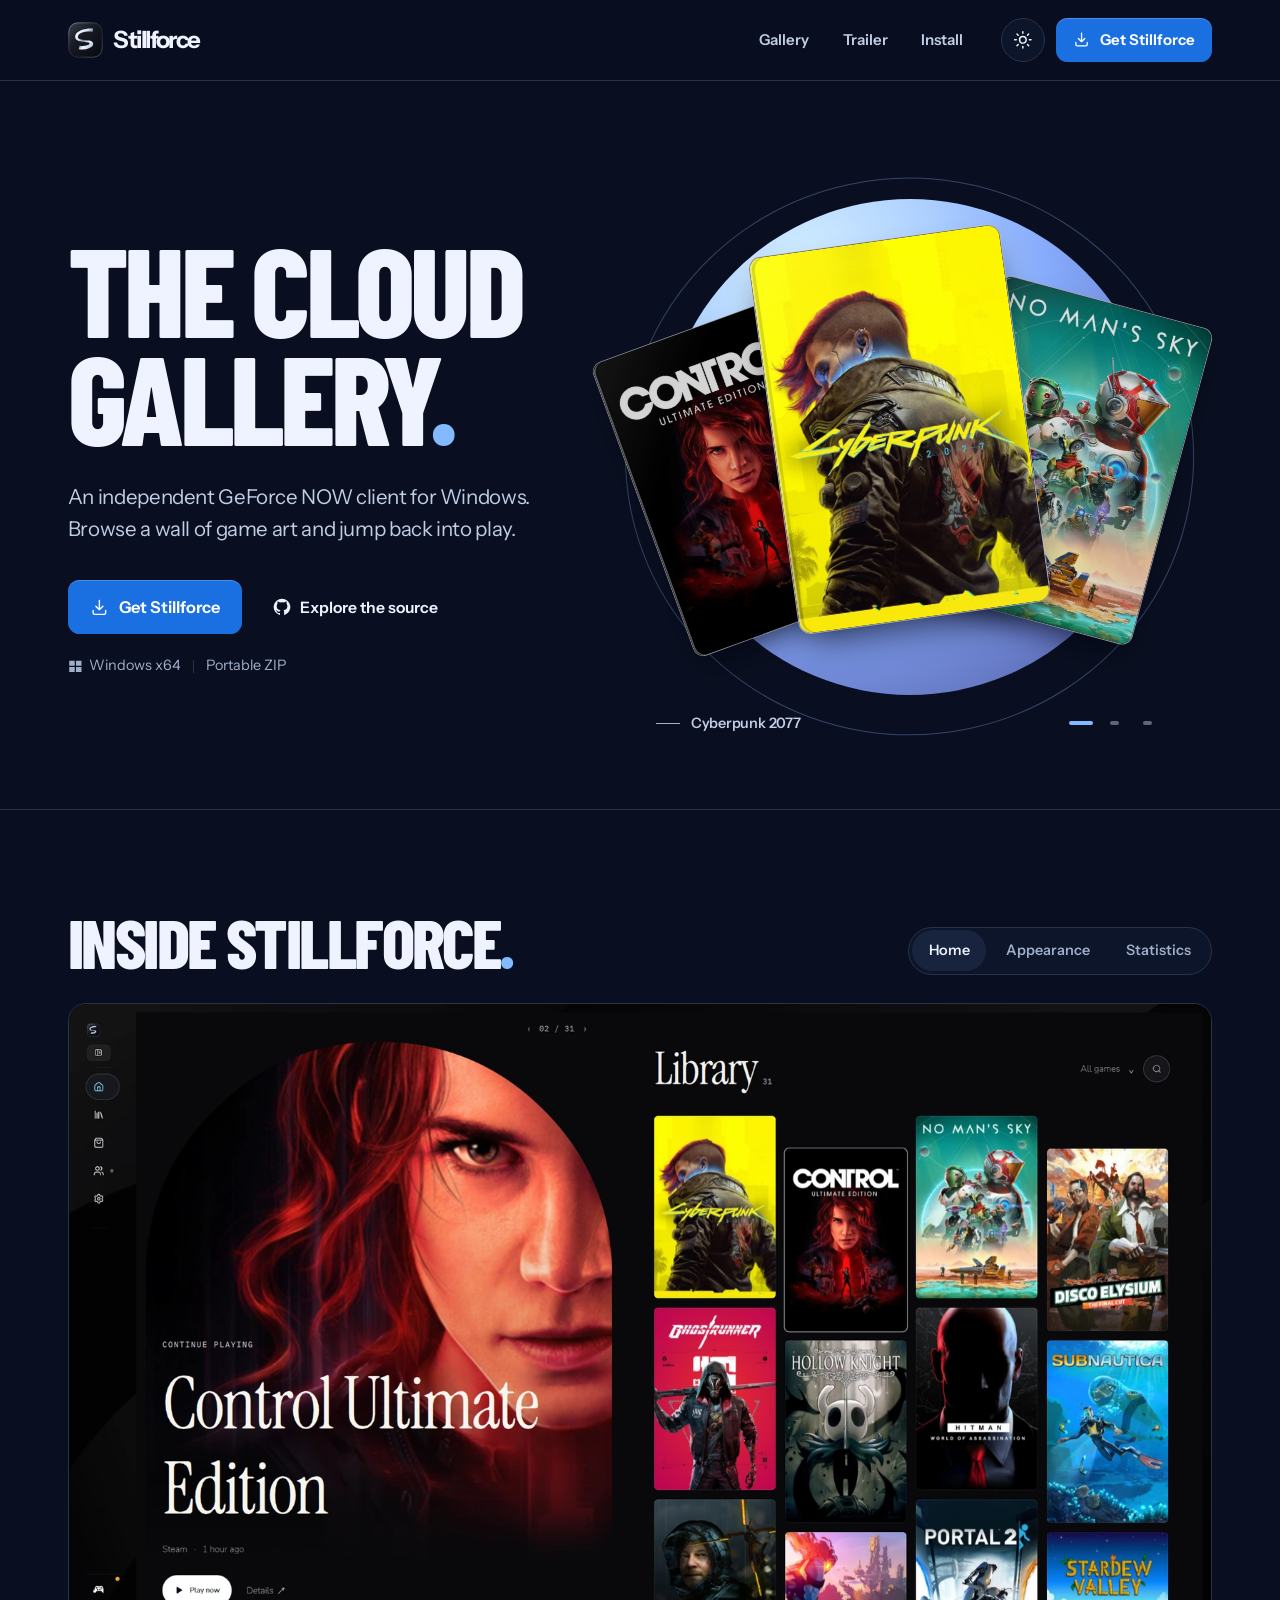
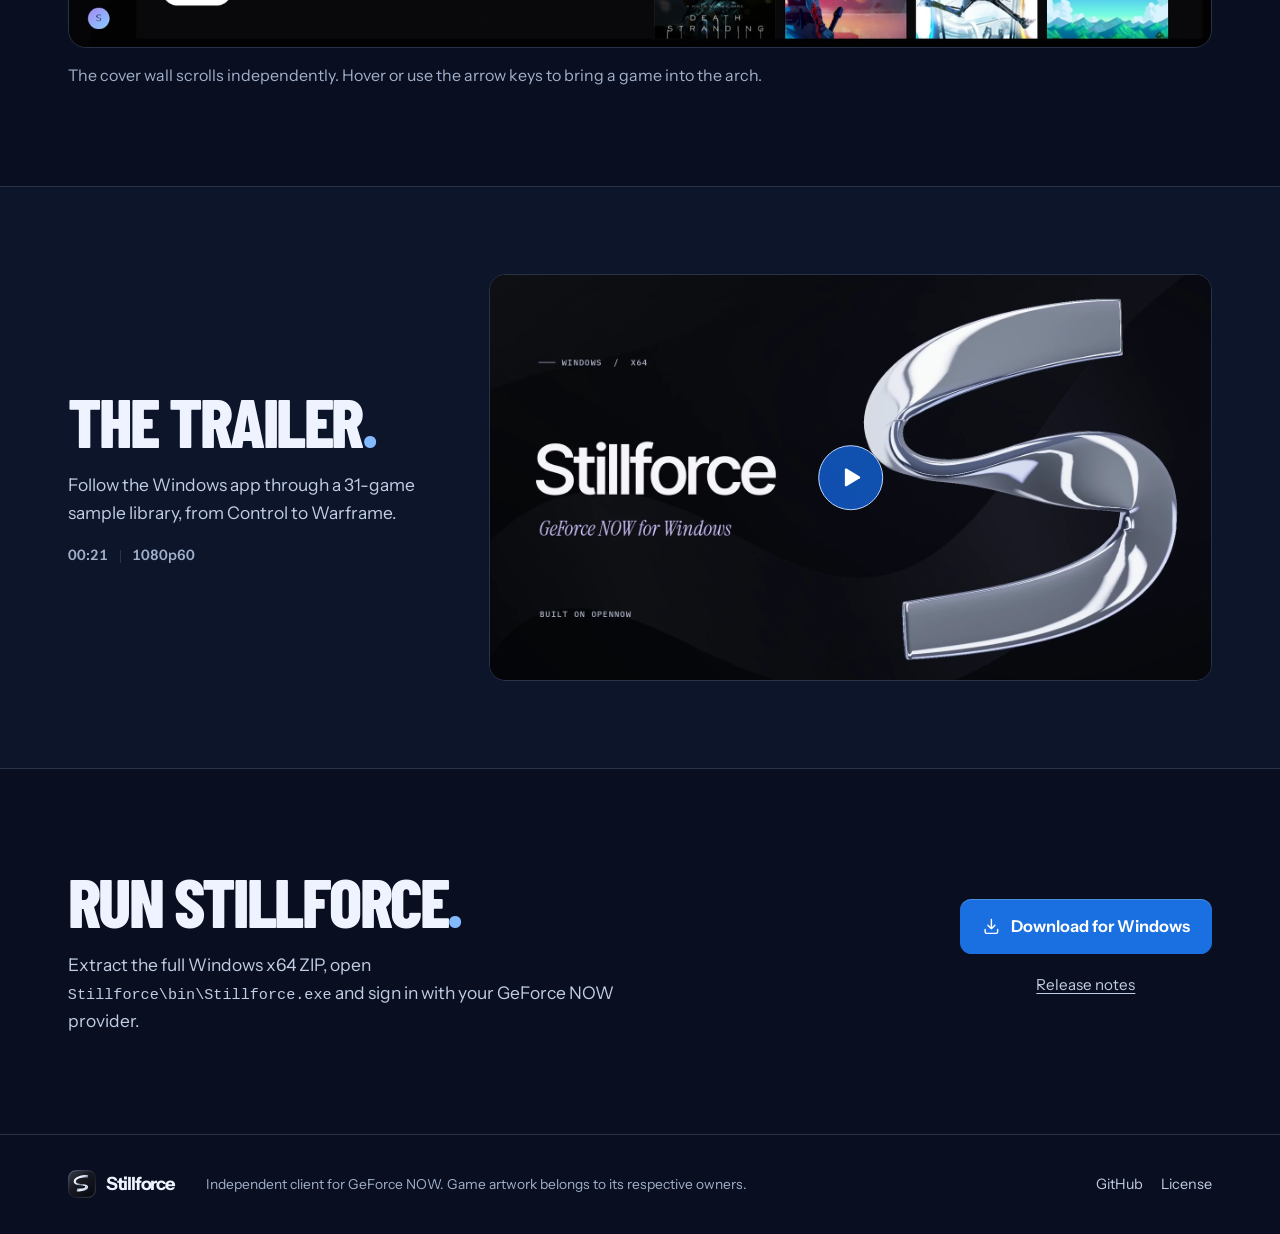
==== index.html @ f94a01c7 "Publish the Stillforce project site from 8986e42" ====
<!doctype html>
<html lang="en" data-theme="dark">
<head>
  <meta charset="utf-8">
  <meta name="viewport" content="width=device-width, initial-scale=1">
  <meta name="color-scheme" content="dark light">
  <meta name="theme-color" content="#090f20">
  <title>Stillforce — GeForce NOW for Windows</title>
  <meta name="description" content="Meet Stillforce, an independent GeForce NOW client for Windows. Explore the game gallery, watch the trailer and get the portable app.">
  <meta property="og:type" content="website">
  <meta property="og:title" content="Stillforce — The Cloud Gallery">
  <meta property="og:description" content="An independent GeForce NOW client for Windows. Browse the gallery, watch the trailer and download Stillforce.">
  <meta property="og:image" content="https://ll2rawll.github.io/StillForce/site/assets/stillforce-cover.jpg">
  <meta property="og:image:alt" content="The Stillforce mark and The Cloud Gallery headline beside three overlapping game covers.">
  <meta property="og:url" content="https://ll2rawll.github.io/StillForce/">
  <meta name="twitter:card" content="summary_large_image">
  <link rel="icon" href="site/assets/stillforce.svg" type="image/svg+xml">
  <link rel="preload" href="site/assets/fonts/barlow-condensed-800.woff2" as="font" type="font/woff2" crossorigin>
  <link rel="preload" href="site/assets/fonts/instrument-sans.woff2" as="font" type="font/woff2" crossorigin>
  <script>
    document.documentElement.classList.add('js')
    try {
      if (localStorage.getItem('stillforce-page-theme') === 'light') document.documentElement.dataset.theme = 'light'
    } catch {}
  </script>
  <link rel="stylesheet" href="site/stillforce.css">
  <script src="site/stillforce.js" defer></script>
</head>
<body>
  <svg class="symbols" xmlns="http://www.w3.org/2000/svg" aria-hidden="true">
    <symbol id="i-download" viewBox="0 0 24 24"><path d="M12 3v12m-4.5-4.5L12 15l4.5-4.5M4 16v3a2 2 0 0 0 2 2h12a2 2 0 0 0 2-2v-3"/></symbol>
    <symbol id="i-sun" viewBox="0 0 24 24"><circle cx="12" cy="12" r="4"/><path d="M12 2v2m0 16v2M2 12h2m16 0h2M4.9 4.9l1.4 1.4m11.4 11.4 1.4 1.4m0-14.2-1.4 1.4M6.3 17.7l-1.4 1.4"/></symbol>
    <symbol id="i-moon" viewBox="0 0 24 24"><path d="M20.9 14.2A9 9 0 0 1 9.8 3.1 9.1 9.1 0 1 0 20.9 14.2Z"/></symbol>
    <symbol id="i-menu" viewBox="0 0 24 24"><path d="M3 6h18M3 12h18M3 18h18"/></symbol>
    <symbol id="i-close" viewBox="0 0 24 24"><path d="m5 5 14 14M19 5 5 19"/></symbol>
    <symbol id="i-windows" viewBox="0 0 24 24"><path fill="currentColor" stroke="none" d="M2 3h9v8H2zm11 0h9v8h-9zM2 13h9v8H2zm11 0h9v8h-9z"/></symbol>
    <symbol id="i-github" viewBox="0 0 24 24"><path fill="currentColor" stroke="none" d="M12 .9a11.1 11.1 0 0 0-3.51 21.64c.55.1.76-.24.76-.54l-.02-2.06c-3.1.67-3.75-1.31-3.75-1.31-.5-1.27-1.23-1.6-1.23-1.6-1.01-.69.08-.68.08-.68 1.12.08 1.7 1.15 1.7 1.15 1 .7 2.43.5 3.2.24.11-.72.43-1.22.78-1.5-2.47-.28-5.06-1.23-5.06-5.47 0-1.21.43-2.2 1.14-2.98-.11-.28-.49-1.41.11-2.94 0 0 .94-.3 3.05 1.14a10.5 10.5 0 0 1 5.56 0c2.12-1.44 3.04-1.14 3.04-1.14.61 1.53.23 2.66.12 2.94.71.78 1.14 1.77 1.14 2.98 0 4.25-2.6 5.18-5.08 5.46.41.34.76 1.02.76 2.05l-.02 3.71c0 .3.2.64.77.53A11.1 11.1 0 0 0 12 .9Z"/></symbol>
    <symbol id="i-play" viewBox="0 0 24 24"><path fill="currentColor" stroke="none" d="M7 4.8c0-.8.8-1.2 1.5-.8l12 7.2c.6.4.6 1.2 0 1.6l-12 7.2c-.7.4-1.5 0-1.5-.8z"/></symbol>
  </svg>
  <a class="skip-link" href="#main">Skip to content</a>

  <header class="masthead">
    <div class="shell masthead-inner">
      <a class="brand" href="./" aria-label="Stillforce home"><img src="site/assets/stillforce.svg" alt="" width="37" height="37"><span>Stillforce</span></a>
      <nav class="nav" id="navigation" aria-label="Main navigation">
        <a href="#gallery">Gallery</a><a href="#trailer">Trailer</a><a href="#install">Install</a>
      </nav>
      <div class="masthead-actions">
        <button class="icon-button theme-button enhanced" id="theme-button" type="button" aria-label="Use light theme" title="Use light theme">
          <svg aria-hidden="true" focusable="false" class="icon sun"><use href="#i-sun"/></svg><svg aria-hidden="true" focusable="false" class="icon moon"><use href="#i-moon"/></svg>
        </button>
        <a class="button primary compact" href="https://github.com/ll2Rawll/StillForce/releases/latest/download/Stillforce-Windows-x64.zip"><svg aria-hidden="true" focusable="false" class="icon"><use href="#i-download"/></svg><span>Get Stillforce</span></a>
        <button class="icon-button menu-button enhanced" type="button" id="menu-button" aria-label="Open navigation" aria-controls="navigation" aria-expanded="false">
          <svg aria-hidden="true" focusable="false" class="icon bars"><use href="#i-menu"/></svg><svg aria-hidden="true" focusable="false" class="icon cross"><use href="#i-close"/></svg>
        </button>
      </div>
    </div>
  </header>

  <main id="main" tabindex="-1">
    <section class="hero" aria-labelledby="hero-heading">
      <div class="shell hero-layout">
        <div class="hero-copy">
          <h1 id="hero-heading" class="display">THE CLOUD<br>GALLERY<span class="period">.</span></h1>
          <p class="hero-intro">An independent GeForce NOW client for Windows. Browse a wall of game art and jump back into play.</p>
          <div class="hero-actions">
            <a class="button primary large" href="https://github.com/ll2Rawll/StillForce/releases/latest/download/Stillforce-Windows-x64.zip"><svg aria-hidden="true" focusable="false" class="icon"><use href="#i-download"/></svg>Get Stillforce</a>
            <a class="text-link" href="https://github.com/ll2Rawll/StillForce"><svg aria-hidden="true" focusable="false" class="icon"><use href="#i-github"/></svg>Explore the source</a>
          </div>
          <div class="hero-meta"><span><svg aria-hidden="true" focusable="false" class="icon"><use href="#i-windows"/></svg>Windows x64</span><i aria-hidden="true"></i><span>Portable ZIP</span></div>
        </div>

        <div class="showcase" aria-label="Featured game covers">
          <div class="deck">
            <div class="disc" aria-hidden="true"></div>
            <div class="orbit" aria-hidden="true"></div>
            <div class="case-bed">
              <button class="game-case" disabled data-game="0" data-slot="front" type="button" tabindex="-1" aria-label="Feature Cyberpunk 2077" aria-pressed="true">
                <img src="site/assets/cyberpunk.webp" alt="Cyberpunk 2077" width="600" height="900" fetchpriority="high">
              </button>
              <button class="game-case" disabled data-game="1" data-slot="left" type="button" tabindex="-1" aria-label="Feature Control Ultimate Edition" aria-pressed="false">
                <img src="site/assets/control.webp" alt="Control Ultimate Edition" width="600" height="900">
              </button>
              <button class="game-case" disabled data-game="2" data-slot="right" type="button" tabindex="-1" aria-label="Feature No Man’s Sky" aria-pressed="false">
                <img src="site/assets/no-mans-sky.webp" alt="No Man’s Sky" width="600" height="900">
              </button>
            </div>
          </div>
          <div class="deck-caption">
            <span class="selection-label"><span class="caption-rule" aria-hidden="true"></span><strong id="cover-name" aria-live="polite" aria-atomic="true">Cyberpunk 2077</strong></span>
            <div class="cover-switches enhanced" role="group" aria-label="Choose featured cover">
              <button type="button" data-choice="0" aria-label="Show Cyberpunk 2077" aria-pressed="true"></button>
              <button type="button" data-choice="1" aria-label="Show Control Ultimate Edition" aria-pressed="false"></button>
              <button type="button" data-choice="2" aria-label="Show No Man’s Sky" aria-pressed="false"></button>
            </div>
          </div>
        </div>
      </div>
    </section>

    <section class="shell section gallery" id="gallery" aria-labelledby="gallery-title">
      <div class="section-heading">
        <h2 class="display" id="gallery-title">INSIDE STILLFORCE<span class="period">.</span></h2>
        <div class="gallery-tabs" aria-label="App views">
          <a href="media/home.webp" data-panel="home" class="selected">Home</a>
          <a href="media/appearance.webp" data-panel="appearance">Appearance</a>
          <a href="media/statistics.webp" data-panel="statistics">Statistics</a>
        </div>
      </div>
      <figure class="app-view" id="view-home">
        <a class="screen" href="media/home.webp" aria-label="Open the full-size Home screenshot"><img src="media/home.webp" width="1600" height="900" alt="Control fills a tall arch beside the staggered library of covers in Stillforce Home." loading="lazy"></a>
        <figcaption>The cover wall scrolls independently. Hover or use the arrow keys to bring a game into the arch.</figcaption>
      </figure>
      <figure class="app-view" id="view-appearance" hidden>
        <a class="screen" href="media/appearance.webp" aria-label="Open the full-size Appearance screenshot"><img src="media/appearance.webp" width="1440" height="900" alt="Appearance settings show dark glass panels, interface scale and accent swatches." loading="lazy"></a>
        <figcaption>Choose a theme, accent and background. Turn on Reduce motion for immediate transitions.</figcaption>
      </figure>
      <figure class="app-view" id="view-statistics" hidden>
        <a class="screen" href="media/statistics.webp" aria-label="Open the full-size Statistics screenshot"><img src="media/statistics.webp" width="1440" height="900" alt="The F3 statistics overlay displays sample rig, frame rate, latency and packet loss readings." loading="lazy"></a>
        <figcaption>Press <kbd>F3</kbd> during a stream to see the reported rig, ping and packet loss. This view uses sample readings.</figcaption>
      </figure>
    </section>

    <section class="film-section" id="trailer" aria-labelledby="film-title">
      <div class="shell film-layout">
        <div class="film-copy">
          <h2 class="display" id="film-title">THE TRAILER<span class="period">.</span></h2>
          <p>Follow the Windows app through a 31-game sample library, from Control to Warframe.</p>
          <span class="film-spec">00:21 <i aria-hidden="true"></i> 1080p60</span>
        </div>
        <div class="film-player">
          <video id="trailer-player" controls playsinline preload="none" poster="media/trailer-poster.webp" width="1920" height="1080" aria-label="Stillforce trailer, 21 seconds">
            <source src="media/stillforce-trailer.mp4" type="video/mp4">
            <track kind="descriptions" src="site/trailer-description.vtt" srclang="en" label="English visual description">
            <a href="media/stillforce-trailer.mp4">Download the Stillforce trailer</a>
          </video>
          <button type="button" class="film-start enhanced" id="film-start" aria-label="Play the Stillforce trailer"><svg aria-hidden="true" focusable="false" class="icon"><use href="#i-play"/></svg></button>
        </div>
      </div>
    </section>

    <section class="shell section install" id="install" aria-labelledby="install-title">
      <div class="install-copy">
        <h2 class="display" id="install-title">RUN STILLFORCE<span class="period">.</span></h2>
        <p>Extract the full Windows x64 ZIP, open <code>Stillforce\bin\Stillforce.exe</code> and sign in with your GeForce NOW provider.</p>
      </div>
      <div class="install-actions">
        <a class="button primary large" href="https://github.com/ll2Rawll/StillForce/releases/latest/download/Stillforce-Windows-x64.zip"><svg aria-hidden="true" focusable="false" class="icon"><use href="#i-download"/></svg>Download for Windows</a>
        <a class="underlink" href="https://github.com/ll2Rawll/StillForce/releases/latest">Release notes</a>
      </div>
    </section>
  </main>
  <footer class="footer">
    <div class="shell foot-inner">
      <a class="brand" href="./" aria-label="Stillforce home"><img src="site/assets/stillforce.svg" alt="" width="30" height="30"><span>Stillforce</span></a>
      <p>Independent client for GeForce NOW. Game artwork belongs to its respective owners.</p>
      <div class="footer-links"><a href="https://github.com/ll2Rawll/StillForce">GitHub</a><a href="https://github.com/ll2Rawll/StillForce/blob/main/LICENSE">License</a></div>
    </div>
  </footer>
</body>
</html>
---- site/stillforce.css ----
@font-face {
  font-family: Barlow Condensed;
  src: url("assets/fonts/barlow-condensed-800.woff2") format("woff2");
  font-style: normal;
  font-weight: 800;
  font-display: swap;
}
@font-face {
  font-family: Instrument Sans;
  src: url("assets/fonts/instrument-sans.woff2") format("woff2");
  font-style: normal;
  font-weight: 400 700;
  font-display: swap;
}
:root {
  color-scheme: dark;
  --page: #090f20;
  --surface: #0d152a;
  --raised: #18243e;
  --text: #eef3ff;
  --body: #c1cde4;
  --muted: #a0afca;
  --rule: #28334a;
  --blue: #1a70e0;
  --blue-hover: #1766d3;
  --blue-ink: #83b9ff;
  --focus: #a6ceff;
  --header: rgba(9, 15, 32, .93);
  --side: clamp(1.25rem, 5.3vw, 5.75rem);
  --ease: cubic-bezier(.2, .78, .2, 1);
  --navigation-height: 5rem;
}
:root[data-theme="light"] {
  color-scheme: light;
  --page: #eef4fd;
  --surface: #e2ebf8;
  --raised: #dce7f6;
  --text: #101a32;
  --body: #34435d;
  --muted: #4c5a73;
  --rule: #c3cfe0;
  --blue: #135ecb;
  --blue-hover: #114fa9;
  --blue-ink: #145cb7;
  --focus: #165fc0;
  --header: rgba(238, 244, 253, .95);
}
* { box-sizing: border-box; }
html { scroll-behavior: smooth; scroll-padding-top: calc(var(--navigation-height) + 1rem); }
body { margin: 0; background: var(--page); color: var(--text); font: 400 1rem/1.5 "Instrument Sans", "Segoe UI", sans-serif; -webkit-font-smoothing: antialiased; }
body, h1, h2, p, figure { margin: 0; }
a { color: inherit; text-decoration: none; }
button { color: inherit; font: inherit; }
a, button { -webkit-tap-highlight-color: transparent; }
button { cursor: pointer; }
img, video { display: block; max-width: 100%; }
[hidden] { display: none !important; }
:focus-visible { outline: 3px solid var(--focus); outline-offset: 5px; }
::selection { color: white; background: #235db3; }
.symbols { position: absolute; width: 0; height: 0; overflow: hidden; pointer-events: none; }
.icon { width: 1.15em; height: 1.15em; flex: none; fill: none; stroke: currentColor; stroke-width: 1.8; stroke-linecap: round; stroke-linejoin: round; }
.shell { width: min(calc(100% - 2 * var(--side)), 83rem); margin-inline: auto; }
.enhanced { display: none !important; }
.js .enhanced { display: inline-flex !important; }
.skip-link { position: fixed; left: 1rem; top: -5rem; z-index: 50; padding: .7rem 1rem; border-radius: .5rem; background: var(--text); color: var(--page); }
.skip-link:focus { top: .75rem; }
.masthead { position: sticky; top: 0; z-index: 20; background: var(--header); border-bottom: 1px solid var(--rule); -webkit-backdrop-filter: blur(15px); backdrop-filter: blur(15px); }
.masthead-inner, .brand, .nav, .masthead-actions, .button, .text-link, .hero-actions, .hero-meta, .hero-meta span, .gallery-tabs, .film-spec, .footer-links, .install-actions, .selection-label, .cover-switches { display: flex; align-items: center; }
.masthead-inner { min-height: var(--navigation-height); gap: clamp(1.25rem, 3vw, 3.5rem); }
.brand { width: max-content; flex: none; gap: .62rem; font-size: 1.49rem; font-weight: 700; letter-spacing: -.065em; line-height: 1; }
.brand img { width: 2.22rem; height: 2.22rem; }
.nav { margin-inline-start: auto; gap: clamp(1.3rem, 2.6vw, 2.8rem); font-size: .94rem; font-weight: 600; }
.nav a, .footer-links a { color: var(--body); padding-block: .63rem; }
.nav a:hover, .footer-links a:hover, .underlink:hover, .text-link:hover { color: var(--blue-ink); }
.masthead-actions { gap: .7rem; }
.icon-button { width: 2.75rem; height: 2.75rem; padding: 0; align-items: center; justify-content: center; border: 1px solid var(--rule); border-radius: 50%; background: var(--surface); }
.icon-button:hover { background: var(--raised); }
.icon-button .icon { width: 1.23rem; height: 1.23rem; }
.moon, :root[data-theme="light"] .sun, .cross, .menu-button[aria-expanded="true"] .bars { display: none; }
:root[data-theme="light"] .moon, .menu-button[aria-expanded="true"] .cross { display: block; }
.js .menu-button { display: none !important; }
.button { justify-content: center; width: max-content; max-width: 100%; gap: .63rem; border: 0; border-radius: .72rem; font-weight: 650; white-space: nowrap; line-height: 1.12; }
.primary { color: #fff; background: var(--blue); box-shadow: inset 0 1px rgba(255, 255, 255, .2); transition: background-color .15s, transform .18s var(--ease); }
.primary:hover { background-color: var(--blue-hover); transform: translateY(-2px); }
.primary:active { transform: translateY(0); }
.compact { min-height: 2.75rem; font-size: .93rem; padding: .62rem 1.05rem; }
.large { min-height: 3.4rem; padding: .9rem 1.4rem; font-size: 1.02rem; }
.hero { overflow: clip; border-bottom: 1px solid var(--rule); }
.hero-layout { display: grid; grid-template-columns: minmax(0, .92fr) minmax(0, 1.08fr); align-items: center; gap: 1.5rem; padding-block: clamp(3.8rem, 6.7vw, 6.7rem) clamp(3.2rem, 5vw, 5.3rem); }
.hero-copy { position: relative; z-index: 2; }
.display { font-family: "Barlow Condensed", Impact, "Arial Narrow", sans-serif; font-weight: 800; letter-spacing: -.037em; line-height: .86; }
h1.display { font-size: clamp(6.45rem, 9.8vw, 9.5rem); }
.period { color: var(--blue-ink); }
.hero-intro { max-width: 25em; margin-block-start: 1.9rem; color: var(--body); font-size: clamp(1.13rem, 1.6vw, 1.4rem); line-height: 1.55; letter-spacing: -.018em; }
.hero-actions { flex-wrap: wrap; gap: .5rem clamp(1.15rem, 2.4vw, 2.3rem); margin-block-start: 2.2rem; }
.text-link { gap: .54rem; min-height: 2.75rem; font-size: .98rem; font-weight: 620; }
.hero-meta, .film-spec { gap: .73rem; color: var(--muted); font-size: .9rem; }
.hero-meta { margin-block-start: 1.3rem; }
.hero-meta span { gap: .43rem; }
.hero-meta .icon { width: .92rem; height: .92rem; }
.hero-meta i, .film-spec i { height: .9em; width: 1px; display: inline-block; background: var(--rule); }
.showcase { position: relative; min-width: 0; }
.deck { position: relative; width: 100%; aspect-ratio: 1.14; isolation: isolate; }
.disc { position: absolute; left: 9%; top: 6%; width: 82%; aspect-ratio: 1; border-radius: 50%; background: radial-gradient(ellipse at 29% 15%, #d3eeff 0, #accfff 27%, #86aafb 49%, #687cc8 76%, #494e88 100%); }
.orbit { position: absolute; left: 3%; top: 1%; width: 94%; aspect-ratio: 1; border-radius: 50%; border: 1px solid rgba(142, 180, 246, .32); transform: scaleY(.98) rotate(-12deg); }
:root[data-theme="light"] .orbit { border-color: rgba(60, 100, 166, .29); }
.case-bed { position: absolute; inset: 0; }
.game-case { position: absolute; display: block; top: 48%; left: 50%; width: 42%; padding: 0; aspect-ratio: 2 / 3; overflow: hidden; border: 1px solid rgba(246, 249, 255, .63); border-radius: clamp(.45rem, 1vw, .85rem); background: #131723; box-shadow: 0 18px 34px -12px rgba(0, 5, 18, .68); transform-origin: 50% 70%; transform: translate(var(--left), var(--top)) rotate(var(--angle)) scale(var(--scale)); transition: transform .55s var(--ease), filter .36s var(--ease); }
.game-case:disabled { cursor: default; }
.game-case img { width: 100%; height: 100%; object-fit: cover; }
.game-case::after { content: ""; position: absolute; inset: 0; border-radius: inherit; pointer-events: none; box-shadow: inset 2px 0 0 rgba(255,255,255,.4), inset 5px 0 0 rgba(0,0,0,.14); background: linear-gradient(128deg, rgba(255,255,255,.1), transparent 29%, transparent 75%, rgba(180,194,242,.06)); }
.game-case[data-slot="front"] { --left: -50%; --top: -48%; --angle: -8deg; --scale: 1; z-index: 3; }
.game-case[data-slot="left"] { --left: -108%; --top: -40%; --angle: -20deg; --scale: .82; z-index: 1; filter: brightness(.83); }
.game-case[data-slot="right"] { --left: 5%; --top: -43%; --angle: 15deg; --scale: .86; z-index: 2; filter: brightness(.88); }
.game-case[data-slot="left"]:hover, .game-case[data-slot="right"]:hover { filter: brightness(1); }
.deck-caption { display: flex; align-items: center; justify-content: space-between; gap: 1rem; width: 84%; margin: .25rem auto 0; min-height: 2.75rem; }
.selection-label { gap: .65rem; color: var(--body); }
.selection-label strong { font-weight: 570; font-size: .9rem; letter-spacing: -.015em; }
.caption-rule { width: 1.55rem; height: 1px; background: var(--muted); }
.cover-switches { gap: .08rem; }
.cover-switches button { position: relative; width: 2rem; min-height: 2.75rem; border: 0; padding: 0; background: transparent; }
.cover-switches button::after { content: ""; display: block; height: 4px; border-radius: 4px; margin: auto; width: .55rem; background: var(--muted); opacity: .55; transition: width .22s, opacity .22s; }
.cover-switches button[aria-pressed="true"]::after { width: 1.5rem; opacity: 1; background: var(--blue-ink); }
.section { padding-block: clamp(3.7rem, 7.7vw, 7.3rem); }
.section-heading { display: flex; justify-content: space-between; align-items: flex-end; flex-wrap: wrap; gap: 1.3rem 2rem; margin-block-end: 1.8rem; }
h2.display { font-size: clamp(2.85rem, 5.4vw, 5.5rem); line-height: .95; }
.gallery-tabs { gap: .18rem; padding: .18rem; border: 1px solid var(--rule); border-radius: 2rem; background: var(--surface); }
.gallery-tabs a { display: grid; place-items: center; border-radius: 2rem; min-height: 2.52rem; padding: .48rem 1.05rem; font-size: .9rem; color: var(--muted); font-weight: 570; }
.gallery-tabs a.selected { background: var(--raised); color: var(--text); }
.gallery-tabs a:hover { color: var(--text); }
.screen { display: block; overflow: hidden; border: 1px solid var(--rule); border-radius: clamp(.7rem, 1.4vw, 1.4rem); background: #09090c; }
.screen img { width: 100%; height: auto; aspect-ratio: 16/9; object-fit: contain; }
.app-view figcaption { max-width: 56rem; color: var(--muted); font-size: 1rem; margin-top: .95rem; }
kbd, code { font-family: ui-monospace, "Cascadia Mono", Consolas, monospace; font-size: .87em; }
kbd { padding: .04em .35em; border: 1px solid var(--rule); border-radius: .25em; color: var(--text); }
.film-section { background: var(--surface); border-block: 1px solid var(--rule); }
.film-layout { display: grid; grid-template-columns: minmax(0, .66fr) minmax(0, 1.34fr); align-items: center; gap: clamp(2.5rem, 5.1vw, 5rem); padding-block: clamp(3rem, 6.8vw, 6.8rem); }
.film-copy p, .install-copy p { margin-top: 1.1rem; max-width: 42ch; font-size: 1.09rem; color: var(--body); line-height: 1.6; }
.film-spec { margin-top: 1.15rem; font-variant-numeric: tabular-nums; font-weight: 570; }
.film-player { position: relative; background: #09090c; border: 1px solid var(--rule); border-radius: 1rem; overflow: hidden; }
.film-player video { width: 100%; aspect-ratio: 16/9; height: auto; }
.film-start { position: absolute; z-index: 1; top: 50%; left: 50%; transform: translate(-50%, -50%); width: 4.1rem; height: 4.1rem; align-items: center; justify-content: center; padding: 0; border: 1px solid #bad4ff; border-radius: 50%; color: #fff; background: #125ccbd9; transition: background .2s; }
.film-start:hover { background: #155fcf; }
.film-start .icon { width: 1.65rem; height: 1.65rem; }
.js .film-start[hidden] { display: none !important; }
.install { display: flex; align-items: center; justify-content: space-between; gap: 2rem; }
.install-copy p { max-width: 46ch; overflow-wrap: anywhere; }
.install-actions { flex-direction: column; gap: .8rem; }
.underlink { color: var(--body); text-decoration: underline; text-underline-offset: .23em; font-size: .95rem; padding: .45rem; }
.footer { border-top: 1px solid var(--rule); }
.foot-inner { display: flex; align-items: center; flex-wrap: wrap; gap: .85rem 2rem; padding-block: 1.8rem; }
.foot-inner .brand { font-size: 1.14rem; }
.foot-inner .brand img { width: 1.75rem; height: 1.75rem; }
.foot-inner p { font-size: .86rem; color: var(--muted); flex: 1 1 18rem; }
.footer-links { gap: 1.15rem; font-size: .9rem; }
@media (max-width: 64rem) {
  .hero-layout { gap: .4rem; }
  h1.display { font-size: clamp(5.4rem, 10vw, 7rem); }
  .hero-intro { font-size: 1.14rem; }
  .hero-actions { gap: .35rem .9rem; }
}
@media (max-width: 47.99rem) {
  :root { --navigation-height: 4.25rem; --side: clamp(1.15rem, 5.4vw, 2rem); }
  .masthead-inner { gap: .65rem; }
  .masthead-actions { margin-left: auto; gap: .4rem; }
  .brand { font-size: 1.32rem; gap: .44rem; }
  .brand img { width: 1.98rem; height: 1.98rem; }
  .icon-button { width: 2.6rem; height: 2.75rem; }
  .theme-button { border-color: transparent; background: var(--raised); }
  .js .menu-button { display: inline-flex !important; color: var(--text); background: transparent; border-color: transparent; }
  .menu-button .icon { width: 1.55rem; height: 1.55rem; }
  .compact { font-size: .91rem; padding: .64rem .83rem; }
  .nav { display: none; }
  html:not(.js) .masthead-inner { flex-wrap: wrap; padding-block: .55rem; }
  html:not(.js) .nav { display: flex; order: 1; flex-basis: 100%; gap: 1rem; }
  .nav[data-open="true"] { display: grid; position: absolute; top: 100%; left: 0; right: 0; margin: 0; padding: .5rem var(--side) 1rem; gap: .1rem; background: var(--page); border-bottom: 1px solid var(--rule); box-shadow: 0 1rem 1.5rem -1.1rem #0008; }
  .nav a { display: block; padding: .79rem .35rem; min-height: 2.75rem; }
  .hero-layout { grid-template-columns: 1fr; padding-block: clamp(3rem, 9vw, 4.2rem) 2.45rem; gap: 2.4rem; }
  h1.display { font-size: clamp(4.35rem, 16.8vw, 7.5rem); }
  .hero-intro { margin-top: 1.4rem; font-size: clamp(1.08rem, 3.8vw, 1.28rem); max-width: 32ch; }
  .hero-actions { margin-top: 1.65rem; gap: .45rem 1.2rem; }
  .hero-meta { margin-top: 1.05rem; }
  .showcase { width: min(100%, 32rem); justify-self: center; }
  .deck-caption { width: 89%; }
  .section-heading { align-items: flex-start; flex-direction: column; margin-bottom: 1.1rem; }
  .film-layout { grid-template-columns: 1fr; gap: 1.25rem; }
  .install { align-items: flex-start; flex-direction: column; }
  .install-actions { flex-direction: row; flex-wrap: wrap; gap: .6rem .75rem; }
  .foot-inner { align-items: flex-start; }
  .foot-inner p { order: 1; flex-basis: 100%; }
  .footer-links { margin-left: auto; }
}
@media (max-width: 23.5rem) {
  .masthead-inner { gap: .26rem; }
  .masthead-actions { gap: .15rem; }
  .brand { font-size: 1.18rem; gap: .33rem; }
  .brand img { width: 1.75rem; height: 1.75rem; }
  .icon-button { width: 2.26rem; }
  .compact { padding-inline: .68rem; font-size: .86rem; }
  .hero-actions { gap: .25rem .78rem; }
  .large { padding-inline: 1.02rem; }
  .text-link { font-size: .91rem; }
  .gallery-tabs a { padding-inline: .84rem; }
}
@media (max-width: 22.5rem) {
  .compact .icon { display: none; }
}
@media (prefers-reduced-motion: reduce) {
  html { scroll-behavior: auto; }
  *, *::before, *::after { animation-duration: .001ms !important; transition-duration: .001ms !important; }
}
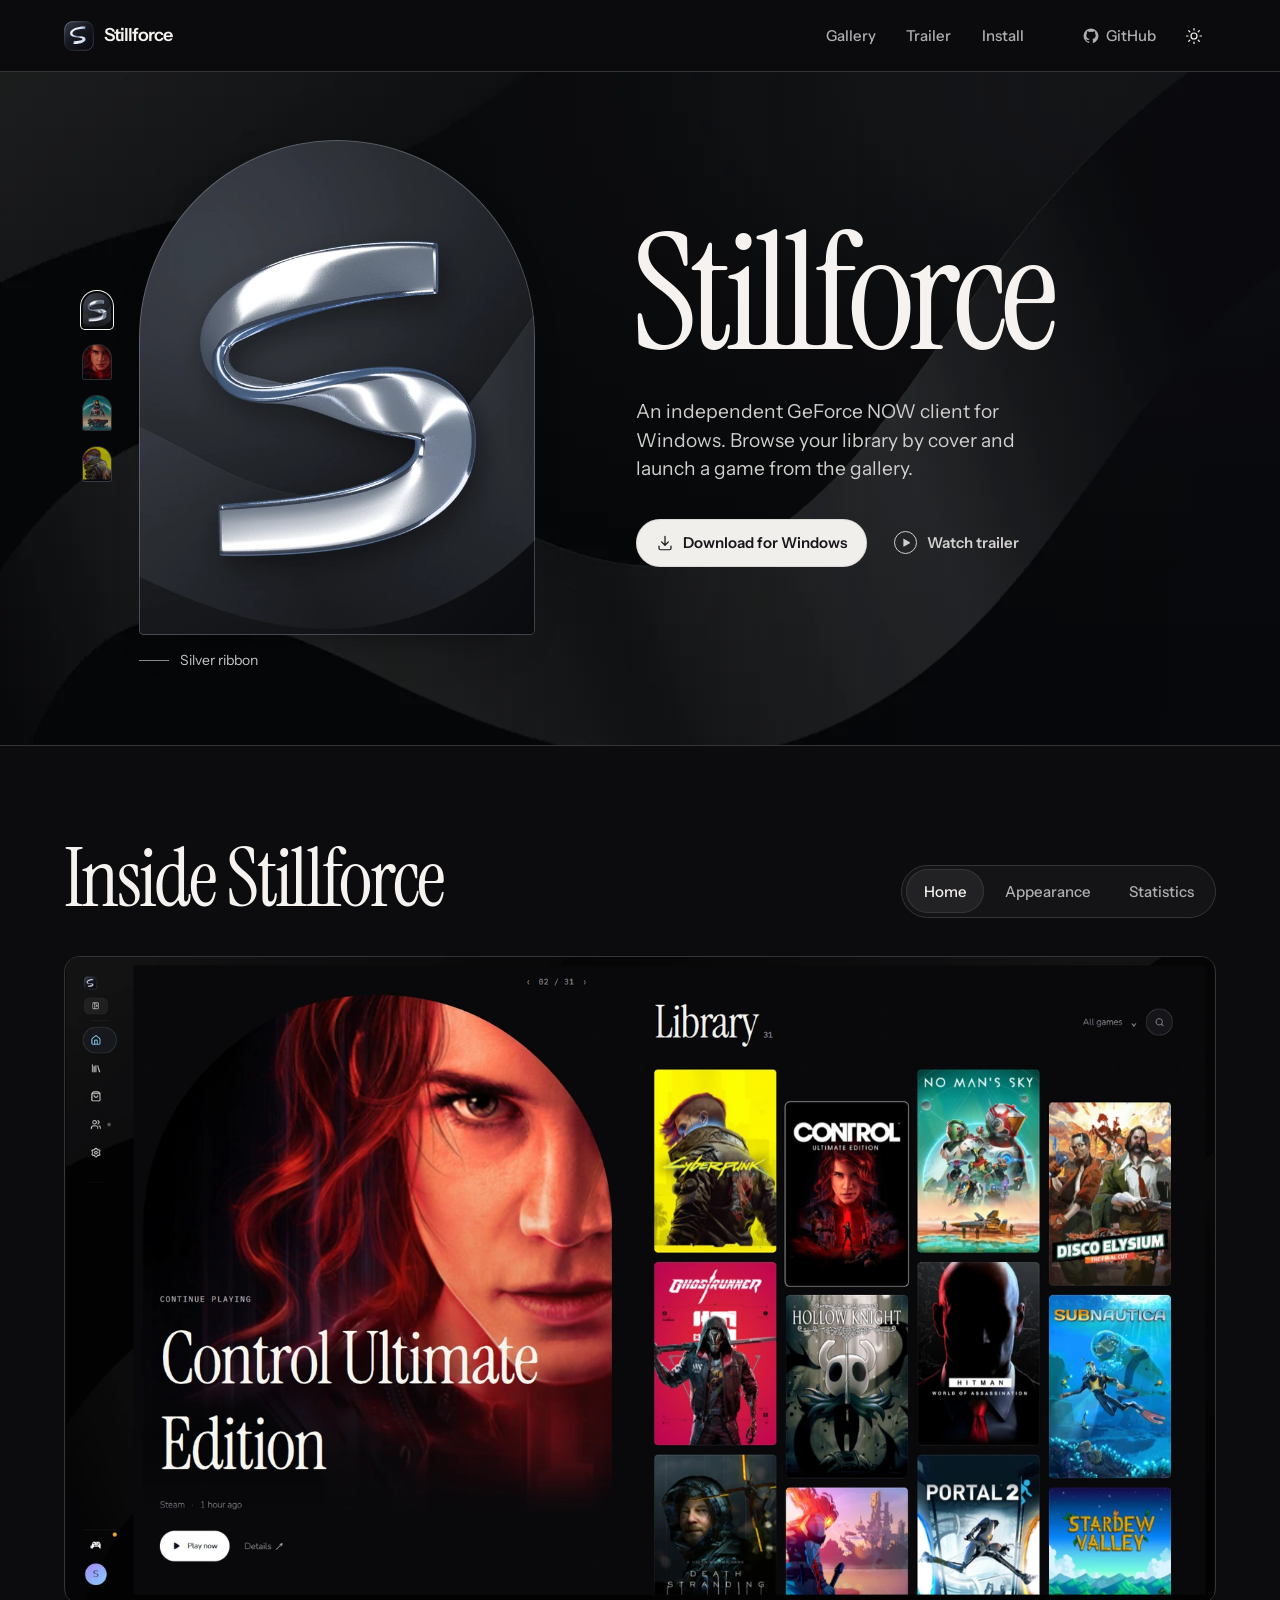
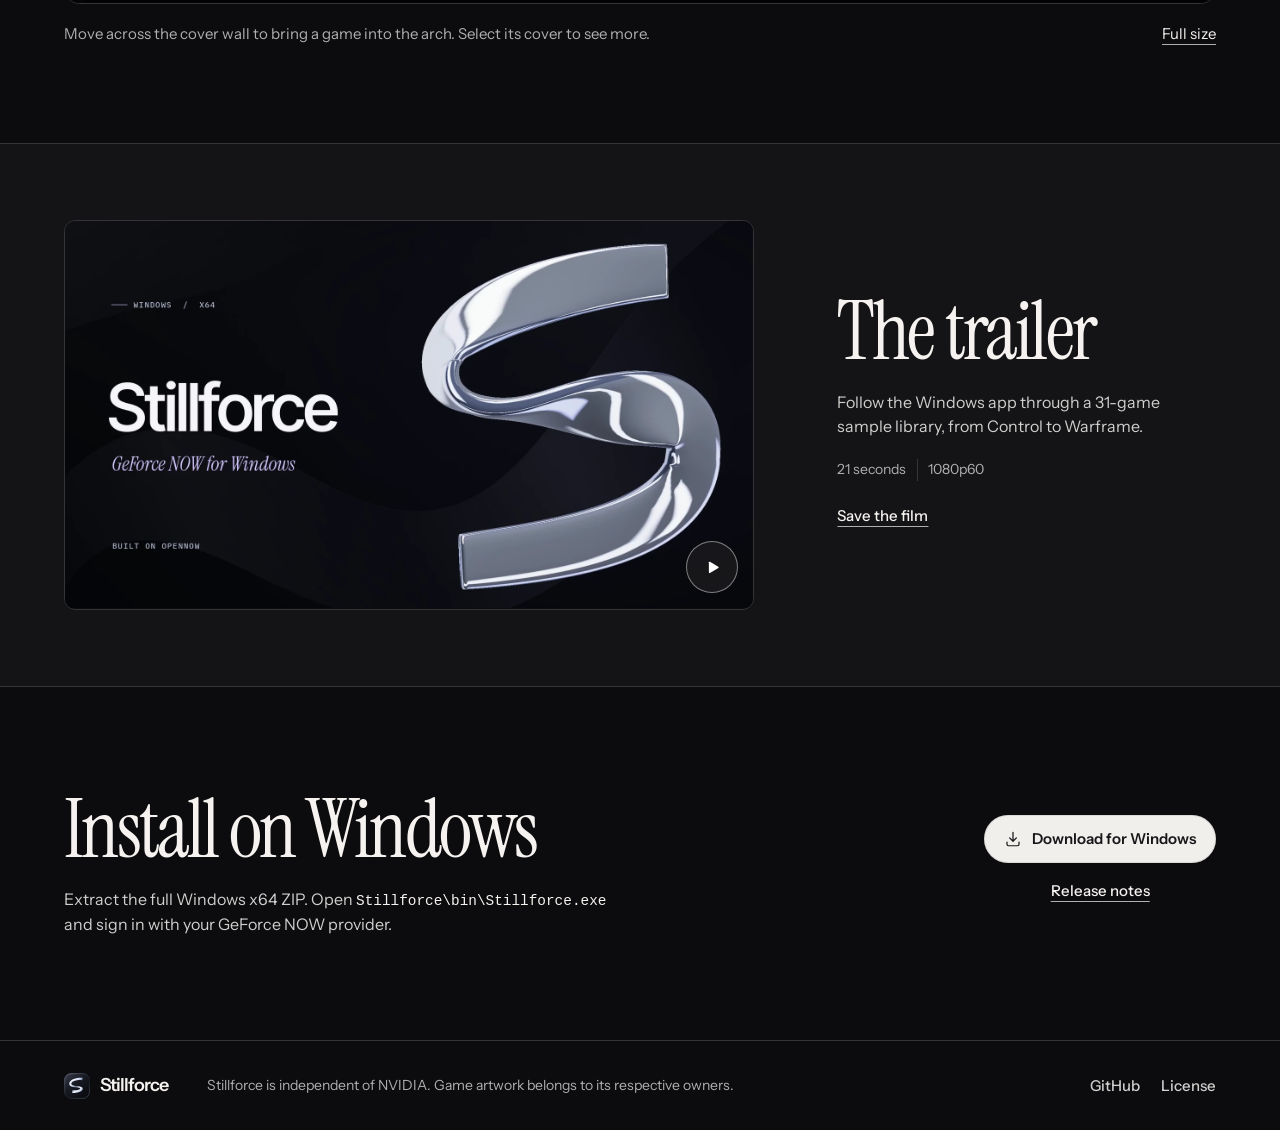
==== commit c5e047d8: "Publish Stillforce site from 5b06f145dc9214bfe6286247bdddbc33ae332a58" ====
--- a/index.html
+++ b/index.html
@@ -4,27 +4,29 @@
   <meta charset="utf-8">
   <meta name="viewport" content="width=device-width, initial-scale=1">
   <meta name="color-scheme" content="dark light">
-  <meta name="theme-color" content="#090f20">
+  <meta name="theme-color" content="#0b0b0d">
   <title>Stillforce — GeForce NOW for Windows</title>
-  <meta name="description" content="Meet Stillforce, an independent GeForce NOW client for Windows. Explore the game gallery, watch the trailer and get the portable app.">
+  <meta name="description" content="Explore Stillforce’s game gallery, watch the 21-second trailer and download the independent GeForce NOW client for Windows.">
   <meta property="og:type" content="website">
-  <meta property="og:title" content="Stillforce — The Cloud Gallery">
-  <meta property="og:description" content="An independent GeForce NOW client for Windows. Browse the gallery, watch the trailer and download Stillforce.">
-  <meta property="og:image" content="https://ll2rawll.github.io/StillForce/site/assets/stillforce-cover.jpg">
-  <meta property="og:image:alt" content="The Stillforce mark and The Cloud Gallery headline beside three overlapping game covers.">
+  <meta property="og:title" content="Stillforce — GeForce NOW for Windows">
+  <meta property="og:description" content="Explore the arched game gallery and get Stillforce for Windows.">
   <meta property="og:url" content="https://ll2rawll.github.io/StillForce/">
+  <meta property="og:image" content="https://ll2rawll.github.io/StillForce/site/assets/stillforce-satin.jpg">
+  <meta property="og:image:width" content="1280">
+  <meta property="og:image:height" content="672">
+  <meta property="og:image:alt" content="Stillforce’s silver ribbon inside an arched window over black satin. GeForce NOW for Windows.">
   <meta name="twitter:card" content="summary_large_image">
+  <link rel="canonical" href="https://ll2rawll.github.io/StillForce/">
   <link rel="icon" href="site/assets/stillforce.svg" type="image/svg+xml">
-  <link rel="preload" href="site/assets/fonts/barlow-condensed-800.woff2" as="font" type="font/woff2" crossorigin>
+  <link rel="preload" href="site/assets/fonts/instrument-serif.woff2" as="font" type="font/woff2" crossorigin>
   <link rel="preload" href="site/assets/fonts/instrument-sans.woff2" as="font" type="font/woff2" crossorigin>
   <script>
-    document.documentElement.classList.add('js')
     try {
       if (localStorage.getItem('stillforce-page-theme') === 'light') document.documentElement.dataset.theme = 'light'
     } catch {}
   </script>
-  <link rel="stylesheet" href="site/stillforce.css">
-  <script src="site/stillforce.js" defer></script>
+  <link rel="stylesheet" href="site/stillforce.css?v=satin">
+  <script src="site/stillforce.js?v=satin" defer></script>
 </head>
 <body>
   <svg class="symbols" xmlns="http://www.w3.org/2000/svg" aria-hidden="true">
@@ -33,7 +35,6 @@
     <symbol id="i-moon" viewBox="0 0 24 24"><path d="M20.9 14.2A9 9 0 0 1 9.8 3.1 9.1 9.1 0 1 0 20.9 14.2Z"/></symbol>
     <symbol id="i-menu" viewBox="0 0 24 24"><path d="M3 6h18M3 12h18M3 18h18"/></symbol>
     <symbol id="i-close" viewBox="0 0 24 24"><path d="m5 5 14 14M19 5 5 19"/></symbol>
-    <symbol id="i-windows" viewBox="0 0 24 24"><path fill="currentColor" stroke="none" d="M2 3h9v8H2zm11 0h9v8h-9zM2 13h9v8H2zm11 0h9v8h-9z"/></symbol>
     <symbol id="i-github" viewBox="0 0 24 24"><path fill="currentColor" stroke="none" d="M12 .9a11.1 11.1 0 0 0-3.51 21.64c.55.1.76-.24.76-.54l-.02-2.06c-3.1.67-3.75-1.31-3.75-1.31-.5-1.27-1.23-1.6-1.23-1.6-1.01-.69.08-.68.08-.68 1.12.08 1.7 1.15 1.7 1.15 1 .7 2.43.5 3.2.24.11-.72.43-1.22.78-1.5-2.47-.28-5.06-1.23-5.06-5.47 0-1.21.43-2.2 1.14-2.98-.11-.28-.49-1.41.11-2.94 0 0 .94-.3 3.05 1.14a10.5 10.5 0 0 1 5.56 0c2.12-1.44 3.04-1.14 3.04-1.14.61 1.53.23 2.66.12 2.94.71.78 1.14 1.77 1.14 2.98 0 4.25-2.6 5.18-5.08 5.46.41.34.76 1.02.76 2.05l-.02 3.71c0 .3.2.64.77.53A11.1 11.1 0 0 0 12 .9Z"/></symbol>
     <symbol id="i-play" viewBox="0 0 24 24"><path fill="currentColor" stroke="none" d="M7 4.8c0-.8.8-1.2 1.5-.8l12 7.2c.6.4.6 1.2 0 1.6l-12 7.2c-.7.4-1.5 0-1.5-.8z"/></symbol>
   </svg>
@@ -41,66 +42,58 @@
 
   <header class="masthead">
     <div class="shell masthead-inner">
-      <a class="brand" href="./" aria-label="Stillforce home"><img src="site/assets/stillforce.svg" alt="" width="37" height="37"><span>Stillforce</span></a>
+      <a class="brand" href="./" aria-label="Stillforce home"><img src="site/assets/stillforce.svg" width="30" height="30" alt=""><span>Stillforce</span></a>
       <nav class="nav" id="navigation" aria-label="Main navigation">
-        <a href="#gallery">Gallery</a><a href="#trailer">Trailer</a><a href="#install">Install</a>
+        <a href="#gallery">Gallery</a>
+        <a href="#trailer">Trailer</a>
+        <a href="#install">Install</a>
       </nav>
       <div class="masthead-actions">
+        <a class="source-link" href="https://github.com/ll2Rawll/StillForce" aria-label="Stillforce source on GitHub"><svg class="icon" aria-hidden="true"><use href="#i-github"/></svg><span>GitHub</span></a>
         <button class="icon-button theme-button enhanced" id="theme-button" type="button" aria-label="Use light theme" title="Use light theme">
-          <svg aria-hidden="true" focusable="false" class="icon sun"><use href="#i-sun"/></svg><svg aria-hidden="true" focusable="false" class="icon moon"><use href="#i-moon"/></svg>
+          <svg class="icon sun" aria-hidden="true"><use href="#i-sun"/></svg><svg class="icon moon" aria-hidden="true"><use href="#i-moon"/></svg>
         </button>
-        <a class="button primary compact" href="https://github.com/ll2Rawll/StillForce/releases/latest/download/Stillforce-Windows-x64.zip"><svg aria-hidden="true" focusable="false" class="icon"><use href="#i-download"/></svg><span>Get Stillforce</span></a>
         <button class="icon-button menu-button enhanced" type="button" id="menu-button" aria-label="Open navigation" aria-controls="navigation" aria-expanded="false">
-          <svg aria-hidden="true" focusable="false" class="icon bars"><use href="#i-menu"/></svg><svg aria-hidden="true" focusable="false" class="icon cross"><use href="#i-close"/></svg>
+          <svg class="icon bars" aria-hidden="true"><use href="#i-menu"/></svg><svg class="icon cross" aria-hidden="true"><use href="#i-close"/></svg>
         </button>
       </div>
     </div>
   </header>
 
   <main id="main" tabindex="-1">
-    <section class="hero" aria-labelledby="hero-heading">
-      <div class="shell hero-layout">
-        <div class="hero-copy">
-          <h1 id="hero-heading" class="display">THE CLOUD<br>GALLERY<span class="period">.</span></h1>
-          <p class="hero-intro">An independent GeForce NOW client for Windows. Browse a wall of game art and jump back into play.</p>
+    <section class="frontispiece" aria-labelledby="hero-title">
+      <div class="shell hero-spread">
+        <div class="title-block">
+          <h1 id="hero-title">Stillforce</h1>
+          <p>An independent GeForce NOW client for Windows. Browse your library by cover and launch a game from the gallery.</p>
           <div class="hero-actions">
-            <a class="button primary large" href="https://github.com/ll2Rawll/StillForce/releases/latest/download/Stillforce-Windows-x64.zip"><svg aria-hidden="true" focusable="false" class="icon"><use href="#i-download"/></svg>Get Stillforce</a>
-            <a class="text-link" href="https://github.com/ll2Rawll/StillForce"><svg aria-hidden="true" focusable="false" class="icon"><use href="#i-github"/></svg>Explore the source</a>
+            <a class="button pearl" href="https://github.com/ll2Rawll/StillForce/releases/latest/download/Stillforce-Windows-x64.zip"><svg class="icon" aria-hidden="true"><use href="#i-download"/></svg>Download for Windows</a>
+            <a class="quiet-link" id="hero-trailer" href="#trailer"><span class="play-ring" aria-hidden="true"><svg class="icon"><use href="#i-play"/></svg></span>Watch trailer</a>
           </div>
-          <div class="hero-meta"><span><svg aria-hidden="true" focusable="false" class="icon"><use href="#i-windows"/></svg>Windows x64</span><i aria-hidden="true"></i><span>Portable ZIP</span></div>
         </div>
 
-        <div class="showcase" aria-label="Featured game covers">
-          <div class="deck">
-            <div class="disc" aria-hidden="true"></div>
-            <div class="orbit" aria-hidden="true"></div>
-            <div class="case-bed">
-              <button class="game-case" disabled data-game="0" data-slot="front" type="button" tabindex="-1" aria-label="Feature Cyberpunk 2077" aria-pressed="true">
-                <img src="site/assets/cyberpunk.webp" alt="Cyberpunk 2077" width="600" height="900" fetchpriority="high">
-              </button>
-              <button class="game-case" disabled data-game="1" data-slot="left" type="button" tabindex="-1" aria-label="Feature Control Ultimate Edition" aria-pressed="false">
-                <img src="site/assets/control.webp" alt="Control Ultimate Edition" width="600" height="900">
-              </button>
-              <button class="game-case" disabled data-game="2" data-slot="right" type="button" tabindex="-1" aria-label="Feature No Man’s Sky" aria-pressed="false">
-                <img src="site/assets/no-mans-sky.webp" alt="No Man’s Sky" width="600" height="900">
-              </button>
-            </div>
+        <figure class="exhibit" aria-label="Featured artwork">
+          <div class="art-window" id="art-window" role="img" aria-label="A polished silver S ribbon catches the light above folds of black satin.">
+            <img class="portrait is-current" src="site/assets/plate-silver.webp" width="640" height="800" fetchpriority="high" alt="">
           </div>
-          <div class="deck-caption">
-            <span class="selection-label"><span class="caption-rule" aria-hidden="true"></span><strong id="cover-name" aria-live="polite" aria-atomic="true">Cyberpunk 2077</strong></span>
-            <div class="cover-switches enhanced" role="group" aria-label="Choose featured cover">
-              <button type="button" data-choice="0" aria-label="Show Cyberpunk 2077" aria-pressed="true"></button>
-              <button type="button" data-choice="1" aria-label="Show Control Ultimate Edition" aria-pressed="false"></button>
-              <button type="button" data-choice="2" aria-label="Show No Man’s Sky" aria-pressed="false"></button>
-            </div>
+          <div class="art-picker enhanced" role="group" aria-label="Choose featured artwork">
+            <button type="button" class="art-choice" aria-pressed="true" aria-label="Show Silver ribbon" title="Silver ribbon"
+                    data-name="Silver ribbon" data-image="site/assets/plate-silver.webp" data-description="A polished silver S ribbon catches the light above folds of black satin."><span class="thumb" aria-hidden="true"></span></button>
+            <button type="button" class="art-choice" aria-pressed="false" aria-label="Show Control Ultimate Edition" title="Control Ultimate Edition"
+                    data-name="Control Ultimate Edition" data-image="site/assets/plate-control.webp" data-description="Jesse Faden’s face fills the arch in red light in artwork from Control Ultimate Edition."><span class="thumb" aria-hidden="true"></span></button>
+            <button type="button" class="art-choice" aria-pressed="false" aria-label="Show No Man’s Sky" title="No Man’s Sky"
+                    data-name="No Man’s Sky" data-image="site/assets/plate-sky.webp" data-description="An astronaut stands against a turquoise sky and a ringed planet in artwork from No Man’s Sky."><span class="thumb" aria-hidden="true"></span></button>
+            <button type="button" class="art-choice" aria-pressed="false" aria-label="Show Cyberpunk 2077" title="Cyberpunk 2077"
+                    data-name="Cyberpunk 2077" data-image="site/assets/plate-cyberpunk.webp" data-description="V looks over one shoulder in a dark jacket against Cyberpunk 2077’s yellow city skyline."><span class="thumb" aria-hidden="true"></span></button>
           </div>
-        </div>
+          <figcaption class="art-caption" aria-live="polite" aria-atomic="true"><span id="art-name">Silver ribbon</span></figcaption>
+        </figure>
       </div>
     </section>
 
-    <section class="shell section gallery" id="gallery" aria-labelledby="gallery-title">
-      <div class="section-heading">
-        <h2 class="display" id="gallery-title">INSIDE STILLFORCE<span class="period">.</span></h2>
+    <section class="gallery shell" id="gallery" aria-labelledby="gallery-title">
+      <div class="gallery-head">
+        <h2 id="gallery-title">Inside Stillforce</h2>
         <div class="gallery-tabs" aria-label="App views">
           <a href="media/home.webp" data-panel="home" class="selected">Home</a>
           <a href="media/appearance.webp" data-panel="appearance">Appearance</a>
@@ -108,25 +101,26 @@
         </div>
       </div>
       <figure class="app-view" id="view-home">
-        <a class="screen" href="media/home.webp" aria-label="Open the full-size Home screenshot"><img src="media/home.webp" width="1600" height="900" alt="Control fills a tall arch beside the staggered library of covers in Stillforce Home." loading="lazy"></a>
-        <figcaption>The cover wall scrolls independently. Hover or use the arrow keys to bring a game into the arch.</figcaption>
+        <a class="screen" href="media/home.webp" aria-label="Open the full-size Home screenshot"><img src="media/home.webp" width="1600" height="900" loading="lazy" alt="Stillforce Home. Control fills the tall red arch beside a staggered wall of game covers."></a>
+        <figcaption><span>Move across the cover wall to bring a game into the arch. Select its cover to see more.</span><a href="media/home.webp">Full size</a></figcaption>
       </figure>
       <figure class="app-view" id="view-appearance" hidden>
-        <a class="screen" href="media/appearance.webp" aria-label="Open the full-size Appearance screenshot"><img src="media/appearance.webp" width="1440" height="900" alt="Appearance settings show dark glass panels, interface scale and accent swatches." loading="lazy"></a>
-        <figcaption>Choose a theme, accent and background. Turn on Reduce motion for immediate transitions.</figcaption>
+        <a class="screen" href="media/appearance.webp" aria-label="Open the full-size Appearance screenshot"><img src="media/appearance.webp" width="1440" height="900" loading="lazy" alt="Stillforce’s Appearance settings with glass panels, accent colours and interface scale controls."></a>
+        <figcaption><span>Choose a theme, accent and background. Turn on Reduce motion for immediate transitions.</span><a href="media/appearance.webp">Full size</a></figcaption>
       </figure>
       <figure class="app-view" id="view-statistics" hidden>
-        <a class="screen" href="media/statistics.webp" aria-label="Open the full-size Statistics screenshot"><img src="media/statistics.webp" width="1440" height="900" alt="The F3 statistics overlay displays sample rig, frame rate, latency and packet loss readings." loading="lazy"></a>
-        <figcaption>Press <kbd>F3</kbd> during a stream to see the reported rig, ping and packet loss. This view uses sample readings.</figcaption>
+        <a class="screen" href="media/statistics.webp" aria-label="Open the full-size Statistics screenshot"><img src="media/statistics.webp" width="1440" height="900" loading="lazy" alt="The F3 overlay lists the assigned rig, frame rate, ping and packet loss using sample session data."></a>
+        <figcaption><span>Press <kbd>F3</kbd> during a stream to see the assigned rig, ping and packet loss. This view uses sample readings.</span><a href="media/statistics.webp">Full size</a></figcaption>
       </figure>
     </section>
 
     <section class="film-section" id="trailer" aria-labelledby="film-title">
       <div class="shell film-layout">
         <div class="film-copy">
-          <h2 class="display" id="film-title">THE TRAILER<span class="period">.</span></h2>
+          <h2 id="film-title">The trailer</h2>
           <p>Follow the Windows app through a 31-game sample library, from Control to Warframe.</p>
-          <span class="film-spec">00:21 <i aria-hidden="true"></i> 1080p60</span>
+          <p class="film-details"><span>21 seconds</span><span>1080p60</span></p>
+          <a class="underlink" href="media/stillforce-trailer.mp4" download="Stillforce-Trailer.mp4">Save the film</a>
         </div>
         <div class="film-player">
           <video id="trailer-player" controls playsinline preload="none" poster="media/trailer-poster.webp" width="1920" height="1080" aria-label="Stillforce trailer, 21 seconds">
@@ -134,26 +128,26 @@
             <track kind="descriptions" src="site/trailer-description.vtt" srclang="en" label="English visual description">
             <a href="media/stillforce-trailer.mp4">Download the Stillforce trailer</a>
           </video>
-          <button type="button" class="film-start enhanced" id="film-start" aria-label="Play the Stillforce trailer"><svg aria-hidden="true" focusable="false" class="icon"><use href="#i-play"/></svg></button>
+          <button type="button" class="film-start enhanced" id="film-start" aria-label="Play the Stillforce trailer"><svg class="icon" aria-hidden="true"><use href="#i-play"/></svg></button>
         </div>
       </div>
     </section>
 
-    <section class="shell section install" id="install" aria-labelledby="install-title">
+    <section class="shell install" id="install" aria-labelledby="install-title">
       <div class="install-copy">
-        <h2 class="display" id="install-title">RUN STILLFORCE<span class="period">.</span></h2>
-        <p>Extract the full Windows x64 ZIP, open <code>Stillforce\bin\Stillforce.exe</code> and sign in with your GeForce NOW provider.</p>
+        <h2 id="install-title">Install on Windows</h2>
+        <p>Extract the full Windows x64 ZIP. Open <code>Stillforce\bin\Stillforce.exe</code> and sign in with your GeForce NOW provider.</p>
       </div>
       <div class="install-actions">
-        <a class="button primary large" href="https://github.com/ll2Rawll/StillForce/releases/latest/download/Stillforce-Windows-x64.zip"><svg aria-hidden="true" focusable="false" class="icon"><use href="#i-download"/></svg>Download for Windows</a>
+        <a class="button pearl" href="https://github.com/ll2Rawll/StillForce/releases/latest/download/Stillforce-Windows-x64.zip"><svg class="icon" aria-hidden="true"><use href="#i-download"/></svg>Download for Windows</a>
         <a class="underlink" href="https://github.com/ll2Rawll/StillForce/releases/latest">Release notes</a>
       </div>
     </section>
   </main>
   <footer class="footer">
     <div class="shell foot-inner">
-      <a class="brand" href="./" aria-label="Stillforce home"><img src="site/assets/stillforce.svg" alt="" width="30" height="30"><span>Stillforce</span></a>
-      <p>Independent client for GeForce NOW. Game artwork belongs to its respective owners.</p>
+      <a class="brand" href="./" aria-label="Stillforce home"><img src="site/assets/stillforce.svg" width="26" height="26" alt=""><span>Stillforce</span></a>
+      <p>Stillforce is independent of NVIDIA. Game artwork belongs to its respective owners.</p>
       <div class="footer-links"><a href="https://github.com/ll2Rawll/StillForce">GitHub</a><a href="https://github.com/ll2Rawll/StillForce/blob/main/LICENSE">License</a></div>
     </div>
   </footer>
--- a/site/stillforce.css
+++ b/site/stillforce.css
@@ -1,211 +1,251 @@
 @font-face {
-  font-family: Barlow Condensed;
-  src: url("assets/fonts/barlow-condensed-800.woff2") format("woff2");
+  font-family: "Instrument Serif";
+  src: url("assets/fonts/instrument-serif.woff2") format("woff2");
   font-style: normal;
-  font-weight: 800;
+  font-weight: 400;
   font-display: swap;
 }
 @font-face {
-  font-family: Instrument Sans;
+  font-family: "Instrument Sans";
   src: url("assets/fonts/instrument-sans.woff2") format("woff2");
   font-style: normal;
   font-weight: 400 700;
   font-display: swap;
 }
+
 :root {
   color-scheme: dark;
-  --page: #090f20;
-  --surface: #0d152a;
-  --raised: #18243e;
-  --text: #eef3ff;
-  --body: #c1cde4;
-  --muted: #a0afca;
-  --rule: #28334a;
-  --blue: #1a70e0;
-  --blue-hover: #1766d3;
-  --blue-ink: #83b9ff;
-  --focus: #a6ceff;
-  --header: rgba(9, 15, 32, .93);
-  --side: clamp(1.25rem, 5.3vw, 5.75rem);
-  --ease: cubic-bezier(.2, .78, .2, 1);
-  --navigation-height: 5rem;
+  --page: #0c0c0e;
+  --header: #0b0b0d;
+  --surface: #141416;
+  --ink: #f5f2ef;
+  --body: #d0cfce;
+  --muted: #afafb2;
+  --rule: #353538;
+  --control: #222225;
+  --control-hover: #303034;
+  --pill: #f1efec;
+  --pill-ink: #171719;
+  --pill-hover: #ffffff;
+  --focus: #b8cbff;
+  --hero-bg: #090a0c;
+  --hero-fabric-opacity: .97;
+  --hero-wash: linear-gradient(95deg, #09090c18 0%, #09090d08 55%, #09090db0 100%);
+  --display: "Instrument Serif", Georgia, serif;
+  --sans: "Instrument Sans", -apple-system, BlinkMacSystemFont, "Segoe UI", sans-serif;
+  --edge: clamp(1.1rem, 5vw, 5rem);
+  --ease: cubic-bezier(.22,.74,.22,1);
 }
 :root[data-theme="light"] {
   color-scheme: light;
-  --page: #eef4fd;
-  --surface: #e2ebf8;
-  --raised: #dce7f6;
-  --text: #101a32;
-  --body: #34435d;
-  --muted: #4c5a73;
-  --rule: #c3cfe0;
-  --blue: #135ecb;
-  --blue-hover: #114fa9;
-  --blue-ink: #145cb7;
-  --focus: #165fc0;
-  --header: rgba(238, 244, 253, .95);
-}
-* { box-sizing: border-box; }
-html { scroll-behavior: smooth; scroll-padding-top: calc(var(--navigation-height) + 1rem); }
-body { margin: 0; background: var(--page); color: var(--text); font: 400 1rem/1.5 "Instrument Sans", "Segoe UI", sans-serif; -webkit-font-smoothing: antialiased; }
-body, h1, h2, p, figure { margin: 0; }
+  --page: #f7f7f5;
+  --header: #f5f5f3;
+  --surface: #eeeeec;
+  --ink: #19191b;
+  --body: #39393d;
+  --muted: #55555a;
+  --rule: #c9c9c8;
+  --control: #e6e6e5;
+  --control-hover: #dbdbda;
+  --pill: #222225;
+  --pill-ink: #faf9f7;
+  --pill-hover: #09090a;
+  --focus: #294eb0;
+  --hero-bg: #f0f0ee;
+  --hero-fabric-opacity: .14;
+  --hero-wash: linear-gradient(100deg, #f7f7f511, #f7f7f525 50%, #f7f7f5ac);
+}
+*, *::before, *::after { box-sizing: border-box; }
+html { scroll-behavior: smooth; scroll-padding-block-start: 1.25rem; }
+body {
+  margin: 0;
+  color: var(--ink);
+  background: var(--page);
+  font: 400 1rem/1.55 var(--sans);
+  -webkit-font-smoothing: antialiased;
+}
+h1, h2, p, figure { margin: 0; }
+h1, h2 { font-family: var(--display); font-weight: 400; }
+h2 { font-size: clamp(3.25rem, 6.3vw, 6rem); letter-spacing: -.033em; line-height: .98; }
 a { color: inherit; text-decoration: none; }
-button { color: inherit; font: inherit; }
-a, button { -webkit-tap-highlight-color: transparent; }
-button { cursor: pointer; }
+button { font: inherit; color: inherit; cursor: pointer; }
 img, video { display: block; max-width: 100%; }
+button, a { -webkit-tap-highlight-color: transparent; }
+button:focus-visible, a:focus-visible, video:focus-visible {
+  outline: 2px solid var(--focus);
+  outline-offset: 4px;
+}
 [hidden] { display: none !important; }
-:focus-visible { outline: 3px solid var(--focus); outline-offset: 5px; }
-::selection { color: white; background: #235db3; }
 .symbols { position: absolute; width: 0; height: 0; overflow: hidden; pointer-events: none; }
-.icon { width: 1.15em; height: 1.15em; flex: none; fill: none; stroke: currentColor; stroke-width: 1.8; stroke-linecap: round; stroke-linejoin: round; }
-.shell { width: min(calc(100% - 2 * var(--side)), 83rem); margin-inline: auto; }
-.enhanced { display: none !important; }
-.js .enhanced { display: inline-flex !important; }
-.skip-link { position: fixed; left: 1rem; top: -5rem; z-index: 50; padding: .7rem 1rem; border-radius: .5rem; background: var(--text); color: var(--page); }
-.skip-link:focus { top: .75rem; }
-.masthead { position: sticky; top: 0; z-index: 20; background: var(--header); border-bottom: 1px solid var(--rule); -webkit-backdrop-filter: blur(15px); backdrop-filter: blur(15px); }
-.masthead-inner, .brand, .nav, .masthead-actions, .button, .text-link, .hero-actions, .hero-meta, .hero-meta span, .gallery-tabs, .film-spec, .footer-links, .install-actions, .selection-label, .cover-switches { display: flex; align-items: center; }
-.masthead-inner { min-height: var(--navigation-height); gap: clamp(1.25rem, 3vw, 3.5rem); }
-.brand { width: max-content; flex: none; gap: .62rem; font-size: 1.49rem; font-weight: 700; letter-spacing: -.065em; line-height: 1; }
-.brand img { width: 2.22rem; height: 2.22rem; }
-.nav { margin-inline-start: auto; gap: clamp(1.3rem, 2.6vw, 2.8rem); font-size: .94rem; font-weight: 600; }
-.nav a, .footer-links a { color: var(--body); padding-block: .63rem; }
-.nav a:hover, .footer-links a:hover, .underlink:hover, .text-link:hover { color: var(--blue-ink); }
-.masthead-actions { gap: .7rem; }
-.icon-button { width: 2.75rem; height: 2.75rem; padding: 0; align-items: center; justify-content: center; border: 1px solid var(--rule); border-radius: 50%; background: var(--surface); }
-.icon-button:hover { background: var(--raised); }
-.icon-button .icon { width: 1.23rem; height: 1.23rem; }
-.moon, :root[data-theme="light"] .sun, .cross, .menu-button[aria-expanded="true"] .bars { display: none; }
-:root[data-theme="light"] .moon, .menu-button[aria-expanded="true"] .cross { display: block; }
-.js .menu-button { display: none !important; }
-.button { justify-content: center; width: max-content; max-width: 100%; gap: .63rem; border: 0; border-radius: .72rem; font-weight: 650; white-space: nowrap; line-height: 1.12; }
-.primary { color: #fff; background: var(--blue); box-shadow: inset 0 1px rgba(255, 255, 255, .2); transition: background-color .15s, transform .18s var(--ease); }
-.primary:hover { background-color: var(--blue-hover); transform: translateY(-2px); }
-.primary:active { transform: translateY(0); }
-.compact { min-height: 2.75rem; font-size: .93rem; padding: .62rem 1.05rem; }
-.large { min-height: 3.4rem; padding: .9rem 1.4rem; font-size: 1.02rem; }
-.hero { overflow: clip; border-bottom: 1px solid var(--rule); }
-.hero-layout { display: grid; grid-template-columns: minmax(0, .92fr) minmax(0, 1.08fr); align-items: center; gap: 1.5rem; padding-block: clamp(3.8rem, 6.7vw, 6.7rem) clamp(3.2rem, 5vw, 5.3rem); }
-.hero-copy { position: relative; z-index: 2; }
-.display { font-family: "Barlow Condensed", Impact, "Arial Narrow", sans-serif; font-weight: 800; letter-spacing: -.037em; line-height: .86; }
-h1.display { font-size: clamp(6.45rem, 9.8vw, 9.5rem); }
-.period { color: var(--blue-ink); }
-.hero-intro { max-width: 25em; margin-block-start: 1.9rem; color: var(--body); font-size: clamp(1.13rem, 1.6vw, 1.4rem); line-height: 1.55; letter-spacing: -.018em; }
-.hero-actions { flex-wrap: wrap; gap: .5rem clamp(1.15rem, 2.4vw, 2.3rem); margin-block-start: 2.2rem; }
-.text-link { gap: .54rem; min-height: 2.75rem; font-size: .98rem; font-weight: 620; }
-.hero-meta, .film-spec { gap: .73rem; color: var(--muted); font-size: .9rem; }
-.hero-meta { margin-block-start: 1.3rem; }
-.hero-meta span { gap: .43rem; }
-.hero-meta .icon { width: .92rem; height: .92rem; }
-.hero-meta i, .film-spec i { height: .9em; width: 1px; display: inline-block; background: var(--rule); }
-.showcase { position: relative; min-width: 0; }
-.deck { position: relative; width: 100%; aspect-ratio: 1.14; isolation: isolate; }
-.disc { position: absolute; left: 9%; top: 6%; width: 82%; aspect-ratio: 1; border-radius: 50%; background: radial-gradient(ellipse at 29% 15%, #d3eeff 0, #accfff 27%, #86aafb 49%, #687cc8 76%, #494e88 100%); }
-.orbit { position: absolute; left: 3%; top: 1%; width: 94%; aspect-ratio: 1; border-radius: 50%; border: 1px solid rgba(142, 180, 246, .32); transform: scaleY(.98) rotate(-12deg); }
-:root[data-theme="light"] .orbit { border-color: rgba(60, 100, 166, .29); }
-.case-bed { position: absolute; inset: 0; }
-.game-case { position: absolute; display: block; top: 48%; left: 50%; width: 42%; padding: 0; aspect-ratio: 2 / 3; overflow: hidden; border: 1px solid rgba(246, 249, 255, .63); border-radius: clamp(.45rem, 1vw, .85rem); background: #131723; box-shadow: 0 18px 34px -12px rgba(0, 5, 18, .68); transform-origin: 50% 70%; transform: translate(var(--left), var(--top)) rotate(var(--angle)) scale(var(--scale)); transition: transform .55s var(--ease), filter .36s var(--ease); }
-.game-case:disabled { cursor: default; }
-.game-case img { width: 100%; height: 100%; object-fit: cover; }
-.game-case::after { content: ""; position: absolute; inset: 0; border-radius: inherit; pointer-events: none; box-shadow: inset 2px 0 0 rgba(255,255,255,.4), inset 5px 0 0 rgba(0,0,0,.14); background: linear-gradient(128deg, rgba(255,255,255,.1), transparent 29%, transparent 75%, rgba(180,194,242,.06)); }
-.game-case[data-slot="front"] { --left: -50%; --top: -48%; --angle: -8deg; --scale: 1; z-index: 3; }
-.game-case[data-slot="left"] { --left: -108%; --top: -40%; --angle: -20deg; --scale: .82; z-index: 1; filter: brightness(.83); }
-.game-case[data-slot="right"] { --left: 5%; --top: -43%; --angle: 15deg; --scale: .86; z-index: 2; filter: brightness(.88); }
-.game-case[data-slot="left"]:hover, .game-case[data-slot="right"]:hover { filter: brightness(1); }
-.deck-caption { display: flex; align-items: center; justify-content: space-between; gap: 1rem; width: 84%; margin: .25rem auto 0; min-height: 2.75rem; }
-.selection-label { gap: .65rem; color: var(--body); }
-.selection-label strong { font-weight: 570; font-size: .9rem; letter-spacing: -.015em; }
-.caption-rule { width: 1.55rem; height: 1px; background: var(--muted); }
-.cover-switches { gap: .08rem; }
-.cover-switches button { position: relative; width: 2rem; min-height: 2.75rem; border: 0; padding: 0; background: transparent; }
-.cover-switches button::after { content: ""; display: block; height: 4px; border-radius: 4px; margin: auto; width: .55rem; background: var(--muted); opacity: .55; transition: width .22s, opacity .22s; }
-.cover-switches button[aria-pressed="true"]::after { width: 1.5rem; opacity: 1; background: var(--blue-ink); }
-.section { padding-block: clamp(3.7rem, 7.7vw, 7.3rem); }
-.section-heading { display: flex; justify-content: space-between; align-items: flex-end; flex-wrap: wrap; gap: 1.3rem 2rem; margin-block-end: 1.8rem; }
-h2.display { font-size: clamp(2.85rem, 5.4vw, 5.5rem); line-height: .95; }
-.gallery-tabs { gap: .18rem; padding: .18rem; border: 1px solid var(--rule); border-radius: 2rem; background: var(--surface); }
-.gallery-tabs a { display: grid; place-items: center; border-radius: 2rem; min-height: 2.52rem; padding: .48rem 1.05rem; font-size: .9rem; color: var(--muted); font-weight: 570; }
-.gallery-tabs a.selected { background: var(--raised); color: var(--text); }
-.gallery-tabs a:hover { color: var(--text); }
-.screen { display: block; overflow: hidden; border: 1px solid var(--rule); border-radius: clamp(.7rem, 1.4vw, 1.4rem); background: #09090c; }
-.screen img { width: 100%; height: auto; aspect-ratio: 16/9; object-fit: contain; }
-.app-view figcaption { max-width: 56rem; color: var(--muted); font-size: 1rem; margin-top: .95rem; }
-kbd, code { font-family: ui-monospace, "Cascadia Mono", Consolas, monospace; font-size: .87em; }
-kbd { padding: .04em .35em; border: 1px solid var(--rule); border-radius: .25em; color: var(--text); }
+.icon { width: 1.125rem; height: 1.125rem; flex: none; fill: none; stroke: currentColor; stroke-width: 1.65; stroke-linecap: round; stroke-linejoin: round; }
+.shell { width: min(calc(100% - 2 * var(--edge)), 76rem); margin-inline: auto; }
+.enhanced { display: none; }
+.skip-link {
+  position: absolute; z-index: 10; top: .5rem; left: 1rem; padding: .6rem 1rem;
+  border-radius: .5rem; color: var(--pill-ink); background: var(--pill);
+  transform: translateY(-180%);
+}
+.skip-link:focus { transform: none; }
+#main:focus { outline: none; }
+::selection { background: #bcc8e2; color: #161821; }
+
+.masthead { position: relative; z-index: 4; background: var(--header); border-bottom: 1px solid var(--rule); }
+.masthead-inner { display: flex; align-items: center; min-height: 4.45rem; gap: clamp(1.2rem, 4.1vw, 4.5rem); }
+.brand { display: inline-flex; gap: .65rem; align-items: center; width: fit-content; white-space: nowrap; }
+.brand span { font-size: 1.125rem; font-weight: 600; letter-spacing: -.055em; }
+.masthead .brand { margin-right: auto; min-height: 2.75rem; }
+.nav, .masthead-actions { display: flex; align-items: center; }
+.nav { gap: clamp(1rem, 2.4vw, 2.3rem); }
+.nav a, .source-link, .footer-links a { font-size: .9375rem; font-weight: 500; }
+.nav a, .source-link, .icon-button { min-height: 2.75rem; }
+.nav a, .source-link { display: inline-flex; align-items: center; color: var(--muted); transition: color 140ms; }
+.nav a:hover, .source-link:hover, .footer-links a:hover { color: var(--ink); }
+.masthead-actions { gap: .6rem; }
+.source-link { gap: .45rem; padding-inline: .4rem; }
+.source-link .icon { width: 1rem; height: 1rem; }
+.icon-button { width: 2.75rem; border: 0; background: transparent; border-radius: 50%; align-items: center; justify-content: center; }
+.icon-button:hover { background: var(--control); }
+.js .theme-button { display: inline-flex; }
+.theme-button .moon, [data-theme="light"] .theme-button .sun, .menu-button .cross, .menu-button[aria-expanded="true"] .bars { display: none; }
+[data-theme="light"] .theme-button .moon, .menu-button[aria-expanded="true"] .cross { display: block; }
+
+.frontispiece { position: relative; isolation: isolate; background: var(--hero-bg); border-bottom: 1px solid var(--rule); }
+.frontispiece::before, .frontispiece::after { content: ""; position: absolute; inset: 0; pointer-events: none; z-index: -1; }
+.frontispiece::before { background: url("assets/satin-field.webp") center 50% / cover no-repeat; opacity: var(--hero-fabric-opacity); }
+.frontispiece::after { background: var(--hero-wash); }
+.hero-spread {
+  display: grid;
+  grid-template-columns: minmax(0,.93fr) minmax(0,1.12fr);
+  grid-template-areas: "art copy";
+  gap: clamp(2rem, 7vw, 7rem);
+  align-items: center;
+  min-height: clamp(31rem, 47vw, 47rem);
+  padding-block: clamp(3rem, 5.3vw, 5.25rem);
+}
+.title-block { grid-area: copy; padding-bottom: 1.85rem; }
+.title-block h1 { font-size: clamp(6.4rem, 12.7vw, 12.5rem); line-height: .9; letter-spacing: -.042em; margin-left: -.031em; }
+.title-block p { max-width: 26rem; margin-block: clamp(1.2rem, 2.3vw, 2.15rem) 0; color: var(--body); font-size: clamp(1.0625rem, 1.5vw, 1.3125rem); line-height: 1.49; text-wrap: pretty; }
+.hero-actions { display: flex; align-items: center; flex-wrap: wrap; column-gap: clamp(.9rem, 2.1vw, 2rem); row-gap: .7rem; margin-top: clamp(1.5rem, 2.8vw, 2.55rem); }
+.button, .quiet-link { display: inline-flex; min-height: 3rem; align-items: center; justify-content: center; gap: .6rem; white-space: nowrap; font-weight: 600; font-size: .9375rem; }
+.button { padding: .76rem 1.25rem; border-radius: 999px; transition: transform 180ms var(--ease), background-color 180ms; }
+.button.pearl { background: var(--pill); color: var(--pill-ink); box-shadow: inset 0 0 0 1px #88888836; }
+.button.pearl:hover { background: var(--pill-hover); transform: translateY(-2px); }
+.button:active { transform: translateY(0); }
+.quiet-link { color: var(--body); }
+.quiet-link:hover { color: var(--ink); }
+.play-ring { width: 1.45rem; height: 1.45rem; border: 1px solid currentColor; border-radius: 50%; display: inline-grid; place-items: center; }
+.play-ring .icon { width: .72rem; height: .72rem; margin-left: .05rem; }
+
+.exhibit {
+  grid-area: art; justify-self: center;
+  width: min(100%, 28.75rem);
+  display: grid; grid-template-columns: 2.75rem minmax(0,1fr);
+  grid-template-areas: "picker stage" ". caption";
+  align-items: center; column-gap: clamp(.7rem, 1.55vw, 1.65rem);
+}
+.art-window {
+  grid-area: stage; position: relative; aspect-ratio: 4 / 5;
+  isolation: isolate; overflow: hidden; touch-action: pan-y pinch-zoom;
+  border-radius: 50% 50% .28rem .28rem / 40% 40% .28rem .28rem;
+  background: #191a1f; box-shadow: 0 1.35rem 3rem -2rem #000b;
+}
+.art-window::after { content: ""; position: absolute; inset: 0; z-index: 3; border-radius: inherit; box-shadow: inset 0 0 0 1px #d4dded42; pointer-events: none; }
+.portrait { position: absolute; inset: 0; width: 100%; height: 100%; object-fit: cover; opacity: 0; transform: scale(1.025); transition: opacity 300ms ease-out, transform 550ms var(--ease); }
+.portrait.is-current { z-index: 1; opacity: 1; transform: none; }
+.js .art-picker { grid-area: picker; display: flex; flex-direction: column; align-items: center; gap: .25rem; }
+.art-choice {
+  border: 0; background: transparent; padding: .28rem; width: 2.75rem; min-height: 2.95rem;
+  display: grid; place-items: center; border-radius: .4rem;
+}
+.thumb {
+  display: block; width: 1.7rem; aspect-ratio: 4/5; position: relative;
+  border-radius: 50% 50% 2px 2px / 40% 40% 2px 2px;
+  background: #292a30 url("assets/exhibit-thumbs.webp") 0 50% / 400% 100% no-repeat;
+  opacity: .68;
+  box-shadow: 0 0 0 1px #90909870;
+  transition: opacity 180ms, transform 230ms var(--ease), box-shadow 180ms;
+}
+.art-choice:nth-child(2) .thumb { background-position-x: 33.3333%; }
+.art-choice:nth-child(3) .thumb { background-position-x: 66.6667%; }
+.art-choice:nth-child(4) .thumb { background-position-x: 100%; }
+.art-choice:hover .thumb, .art-choice:focus-visible .thumb, .art-choice[aria-pressed="true"] .thumb { opacity: 1; transform: translateY(-1px); }
+.art-choice[aria-pressed="true"] .thumb { box-shadow: 0 0 0 2px var(--hero-bg), 0 0 0 3px var(--ink); }
+.art-caption { grid-area: caption; display: flex; align-items: center; gap: .7rem; min-height: 2.15rem; margin-top: .5rem; color: var(--body); font-size: .875rem; }
+.art-caption::before { content: ""; height: 1px; width: 1.9rem; background: currentColor; opacity: .65; }
+@keyframes settle { from { transform: translateY(.5rem); opacity: .85; } to { transform: none; opacity: 1; } }
+@media (prefers-reduced-motion: no-preference) {
+  .js .exhibit { animation: settle 620ms var(--ease) both; }
+  .js .app-view:not([hidden]) .screen img { animation: settle 300ms var(--ease); }
+}
+
+.gallery { padding-block: clamp(3.6rem, 7.2vw, 7.5rem); }
+.gallery-head { display: flex; gap: 1.5rem; align-items: end; justify-content: space-between; margin-bottom: clamp(1.35rem, 3vw, 2.75rem); }
+.gallery-tabs { display: flex; align-items: center; gap: .15rem; padding: .2rem; border: 1px solid var(--rule); background: var(--surface); border-radius: 999px; }
+.gallery-tabs a { white-space: nowrap; display: flex; align-items: center; justify-content: center; min-height: 2.75rem; padding-inline: clamp(.8rem, 1.4vw, 1.35rem); border-radius: 999px; color: var(--muted); font-size: .9375rem; font-weight: 500; }
+.gallery-tabs a.selected { color: var(--ink); background: var(--control); box-shadow: inset 0 0 0 1px var(--rule); }
+.gallery-tabs a:hover { color: var(--ink); }
+.screen { width: 100%; aspect-ratio: 16/9; display: grid; place-items: center; background: #080809; overflow: hidden; border: 1px solid var(--rule); border-radius: clamp(.55rem, 1.2vw, 1.1rem); cursor: zoom-in; }
+.screen img { width: 100%; height: 100%; min-height: 0; object-fit: contain; }
+.app-view figcaption { display: flex; justify-content: space-between; align-items: baseline; gap: 1rem; padding-block: .85rem 0; color: var(--muted); font-size: .9375rem; }
+.app-view figcaption span { max-width: 52rem; }
+.app-view figcaption a, .underlink { color: var(--ink); width: fit-content; text-decoration: underline; text-decoration-color: var(--muted); text-underline-offset: .3em; }
+.app-view figcaption a { flex: none; padding-block: .3rem; }
+.app-view figcaption a:hover, .underlink:hover { text-decoration-color: currentColor; }
+kbd { padding: .04rem .25rem; border-radius: .2rem; background: var(--control); font-size: .85em; color: var(--ink); }
+
 .film-section { background: var(--surface); border-block: 1px solid var(--rule); }
-.film-layout { display: grid; grid-template-columns: minmax(0, .66fr) minmax(0, 1.34fr); align-items: center; gap: clamp(2.5rem, 5.1vw, 5rem); padding-block: clamp(3rem, 6.8vw, 6.8rem); }
-.film-copy p, .install-copy p { margin-top: 1.1rem; max-width: 42ch; font-size: 1.09rem; color: var(--body); line-height: 1.6; }
-.film-spec { margin-top: 1.15rem; font-variant-numeric: tabular-nums; font-weight: 570; }
-.film-player { position: relative; background: #09090c; border: 1px solid var(--rule); border-radius: 1rem; overflow: hidden; }
-.film-player video { width: 100%; aspect-ratio: 16/9; height: auto; }
-.film-start { position: absolute; z-index: 1; top: 50%; left: 50%; transform: translate(-50%, -50%); width: 4.1rem; height: 4.1rem; align-items: center; justify-content: center; padding: 0; border: 1px solid #bad4ff; border-radius: 50%; color: #fff; background: #125ccbd9; transition: background .2s; }
-.film-start:hover { background: #155fcf; }
-.film-start .icon { width: 1.65rem; height: 1.65rem; }
-.js .film-start[hidden] { display: none !important; }
-.install { display: flex; align-items: center; justify-content: space-between; gap: 2rem; }
-.install-copy p { max-width: 46ch; overflow-wrap: anywhere; }
-.install-actions { flex-direction: column; gap: .8rem; }
-.underlink { color: var(--body); text-decoration: underline; text-underline-offset: .23em; font-size: .95rem; padding: .45rem; }
+.film-layout { padding-block: clamp(3.25rem, 6vw, 6rem); display: grid; grid-template-columns: minmax(0,1.55fr) minmax(0,.85fr); grid-template-areas: "film notes"; align-items: center; gap: clamp(2rem, 6.5vw, 7rem); }
+.film-copy { grid-area: notes; }
+.film-copy p:not(.film-details), .install-copy p { margin-top: 1.15rem; color: var(--body); max-width: 34rem; text-wrap: pretty; }
+.film-details { display: flex; flex-wrap: wrap; align-items: center; color: var(--muted); font-size: .875rem; margin: 1.25rem 0 .8rem; }
+.film-details span + span { padding-left: .65rem; margin-left: .65rem; border-left: 1px solid var(--rule); }
+.underlink { font-size: .9375rem; font-weight: 500; display: inline-flex; align-items: center; min-height: 2.75rem; }
+.film-player { grid-area: film; position: relative; background: #0a0a0d; border-radius: .7rem; border: 1px solid var(--rule); overflow: hidden; }
+.film-player video { width: 100%; height: auto; aspect-ratio: 16/9; }
+.js .film-start { position: absolute; right: .95rem; bottom: .95rem; display: grid; place-items: center; width: 3.25rem; height: 3.25rem; border-radius: 50%; border: 1px solid #ffffff72; background: #1a1a1edb; color: #fff; transition: transform 180ms var(--ease), background-color 180ms; }
+.film-start .icon { margin-left: .08rem; width: 1.05rem; height: 1.05rem; }
+.film-start:hover { transform: scale(1.06); background: #333337; }
+.film-start:focus-visible { outline-offset: -5px; }
+.install { display: flex; gap: 2rem; justify-content: space-between; align-items: center; padding-block: clamp(4rem, 8vw, 8rem); }
+.install-actions { display: flex; flex-direction: column; align-items: center; gap: .35rem; }
+code { overflow-wrap: anywhere; font-size: .9em; color: var(--ink); }
 .footer { border-top: 1px solid var(--rule); }
-.foot-inner { display: flex; align-items: center; flex-wrap: wrap; gap: .85rem 2rem; padding-block: 1.8rem; }
-.foot-inner .brand { font-size: 1.14rem; }
-.foot-inner .brand img { width: 1.75rem; height: 1.75rem; }
-.foot-inner p { font-size: .86rem; color: var(--muted); flex: 1 1 18rem; }
-.footer-links { gap: 1.15rem; font-size: .9rem; }
-@media (max-width: 64rem) {
-  .hero-layout { gap: .4rem; }
-  h1.display { font-size: clamp(5.4rem, 10vw, 7rem); }
-  .hero-intro { font-size: 1.14rem; }
-  .hero-actions { gap: .35rem .9rem; }
-}
+.foot-inner { display: flex; gap: clamp(1rem, 3vw, 3rem); align-items: center; padding-block: 1.45rem; }
+.foot-inner p { flex: 1; color: var(--muted); font-size: .875rem; }
+.footer-links { display: flex; gap: 1.3rem; color: var(--body); }
+.footer-links a { display: inline-flex; align-items: center; min-height: 2.75rem; }
+
 @media (max-width: 47.99rem) {
-  :root { --navigation-height: 4.25rem; --side: clamp(1.15rem, 5.4vw, 2rem); }
-  .masthead-inner { gap: .65rem; }
-  .masthead-actions { margin-left: auto; gap: .4rem; }
-  .brand { font-size: 1.32rem; gap: .44rem; }
-  .brand img { width: 1.98rem; height: 1.98rem; }
-  .icon-button { width: 2.6rem; height: 2.75rem; }
-  .theme-button { border-color: transparent; background: var(--raised); }
-  .js .menu-button { display: inline-flex !important; color: var(--text); background: transparent; border-color: transparent; }
-  .menu-button .icon { width: 1.55rem; height: 1.55rem; }
-  .compact { font-size: .91rem; padding: .64rem .83rem; }
-  .nav { display: none; }
-  html:not(.js) .masthead-inner { flex-wrap: wrap; padding-block: .55rem; }
-  html:not(.js) .nav { display: flex; order: 1; flex-basis: 100%; gap: 1rem; }
-  .nav[data-open="true"] { display: grid; position: absolute; top: 100%; left: 0; right: 0; margin: 0; padding: .5rem var(--side) 1rem; gap: .1rem; background: var(--page); border-bottom: 1px solid var(--rule); box-shadow: 0 1rem 1.5rem -1.1rem #0008; }
-  .nav a { display: block; padding: .79rem .35rem; min-height: 2.75rem; }
-  .hero-layout { grid-template-columns: 1fr; padding-block: clamp(3rem, 9vw, 4.2rem) 2.45rem; gap: 2.4rem; }
-  h1.display { font-size: clamp(4.35rem, 16.8vw, 7.5rem); }
-  .hero-intro { margin-top: 1.4rem; font-size: clamp(1.08rem, 3.8vw, 1.28rem); max-width: 32ch; }
-  .hero-actions { margin-top: 1.65rem; gap: .45rem 1.2rem; }
-  .hero-meta { margin-top: 1.05rem; }
-  .showcase { width: min(100%, 32rem); justify-self: center; }
-  .deck-caption { width: 89%; }
-  .section-heading { align-items: flex-start; flex-direction: column; margin-bottom: 1.1rem; }
-  .film-layout { grid-template-columns: 1fr; gap: 1.25rem; }
-  .install { align-items: flex-start; flex-direction: column; }
-  .install-actions { flex-direction: row; flex-wrap: wrap; gap: .6rem .75rem; }
-  .foot-inner { align-items: flex-start; }
-  .foot-inner p { order: 1; flex-basis: 100%; }
-  .footer-links { margin-left: auto; }
-}
-@media (max-width: 23.5rem) {
-  .masthead-inner { gap: .26rem; }
-  .masthead-actions { gap: .15rem; }
-  .brand { font-size: 1.18rem; gap: .33rem; }
-  .brand img { width: 1.75rem; height: 1.75rem; }
-  .icon-button { width: 2.26rem; }
-  .compact { padding-inline: .68rem; font-size: .86rem; }
-  .hero-actions { gap: .25rem .78rem; }
-  .large { padding-inline: 1.02rem; }
-  .text-link { font-size: .91rem; }
-  .gallery-tabs a { padding-inline: .84rem; }
-}
-@media (max-width: 22.5rem) {
-  .compact .icon { display: none; }
+  .masthead-inner { min-height: 3.75rem; flex-wrap: wrap; column-gap: .5rem; row-gap: 0; }
+  .masthead-actions { gap: .1rem; }
+  .source-link { width: 2.75rem; justify-content: center; }
+  .source-link span { display: none; }
+  .nav { order: 3; width: 100%; flex-wrap: wrap; border-top: 1px solid var(--rule); }
+  .js .nav { display: none; }
+  .js .nav[data-open="true"] { display: flex; padding-block: .4rem; }
+  .js .menu-button { display: inline-flex; }
+  .hero-spread { grid-template-areas: "art" "copy"; grid-template-columns: minmax(0,1fr); min-height: auto; gap: clamp(1rem, 3.2vw, 1.65rem); padding-block: clamp(1.25rem, 4vw, 2rem) clamp(2.4rem, 6.5vw, 3.75rem); }
+  .exhibit { width: min(100%, clamp(15.5rem, 72vw, 22.25rem)); grid-template-columns: minmax(0,1fr) 2.75rem; grid-template-areas: "stage picker" "caption ."; column-gap: .85rem; }
+  .art-caption { min-height: 1.75rem; margin-top: .28rem; }
+  .title-block { text-align: center; padding: 0; }
+  .title-block h1 { font-size: clamp(4.8rem, 22vw, 9.1rem); }
+  .title-block p { margin: 1rem auto 0; max-width: 29rem; font-size: 1.0625rem; }
+  .hero-actions { justify-content: center; gap: .5rem 1.15rem; margin-top: 1.25rem; }
+  .gallery-head { align-items: start; flex-direction: column; gap: 1.2rem; }
+  .film-layout { grid-template-columns: minmax(0,1fr); grid-template-areas: "notes" "film"; gap: 1rem; }
+  .film-copy p:not(.film-details) { max-width: 32rem; }
+  .film-details { display: inline-flex; margin: .9rem 1rem .9rem 0; }
+  .install { flex-direction: column; align-items: flex-start; gap: 1.35rem; }
+  .install-actions { flex-direction: row; flex-wrap: wrap; gap: .55rem 1.15rem; }
+  .foot-inner { display: grid; grid-template-columns: 1fr auto; gap: .35rem .75rem; }
+  .foot-inner p { grid-column: 1 / -1; grid-row: 2; }
+}
+@media (max-width: 25rem) {
+  .hero-actions { column-gap: .75rem; }
+  .hero-actions .button { padding-inline: .95rem; }
+  .app-view figcaption { align-items: flex-start; flex-direction: column; gap: .15rem; }
 }
 @media (prefers-reduced-motion: reduce) {
   html { scroll-behavior: auto; }
-  *, *::before, *::after { animation-duration: .001ms !important; transition-duration: .001ms !important; }
-}
+  *, *::before, *::after { animation-duration: .01ms !important; transition-duration: .01ms !important; }
+}
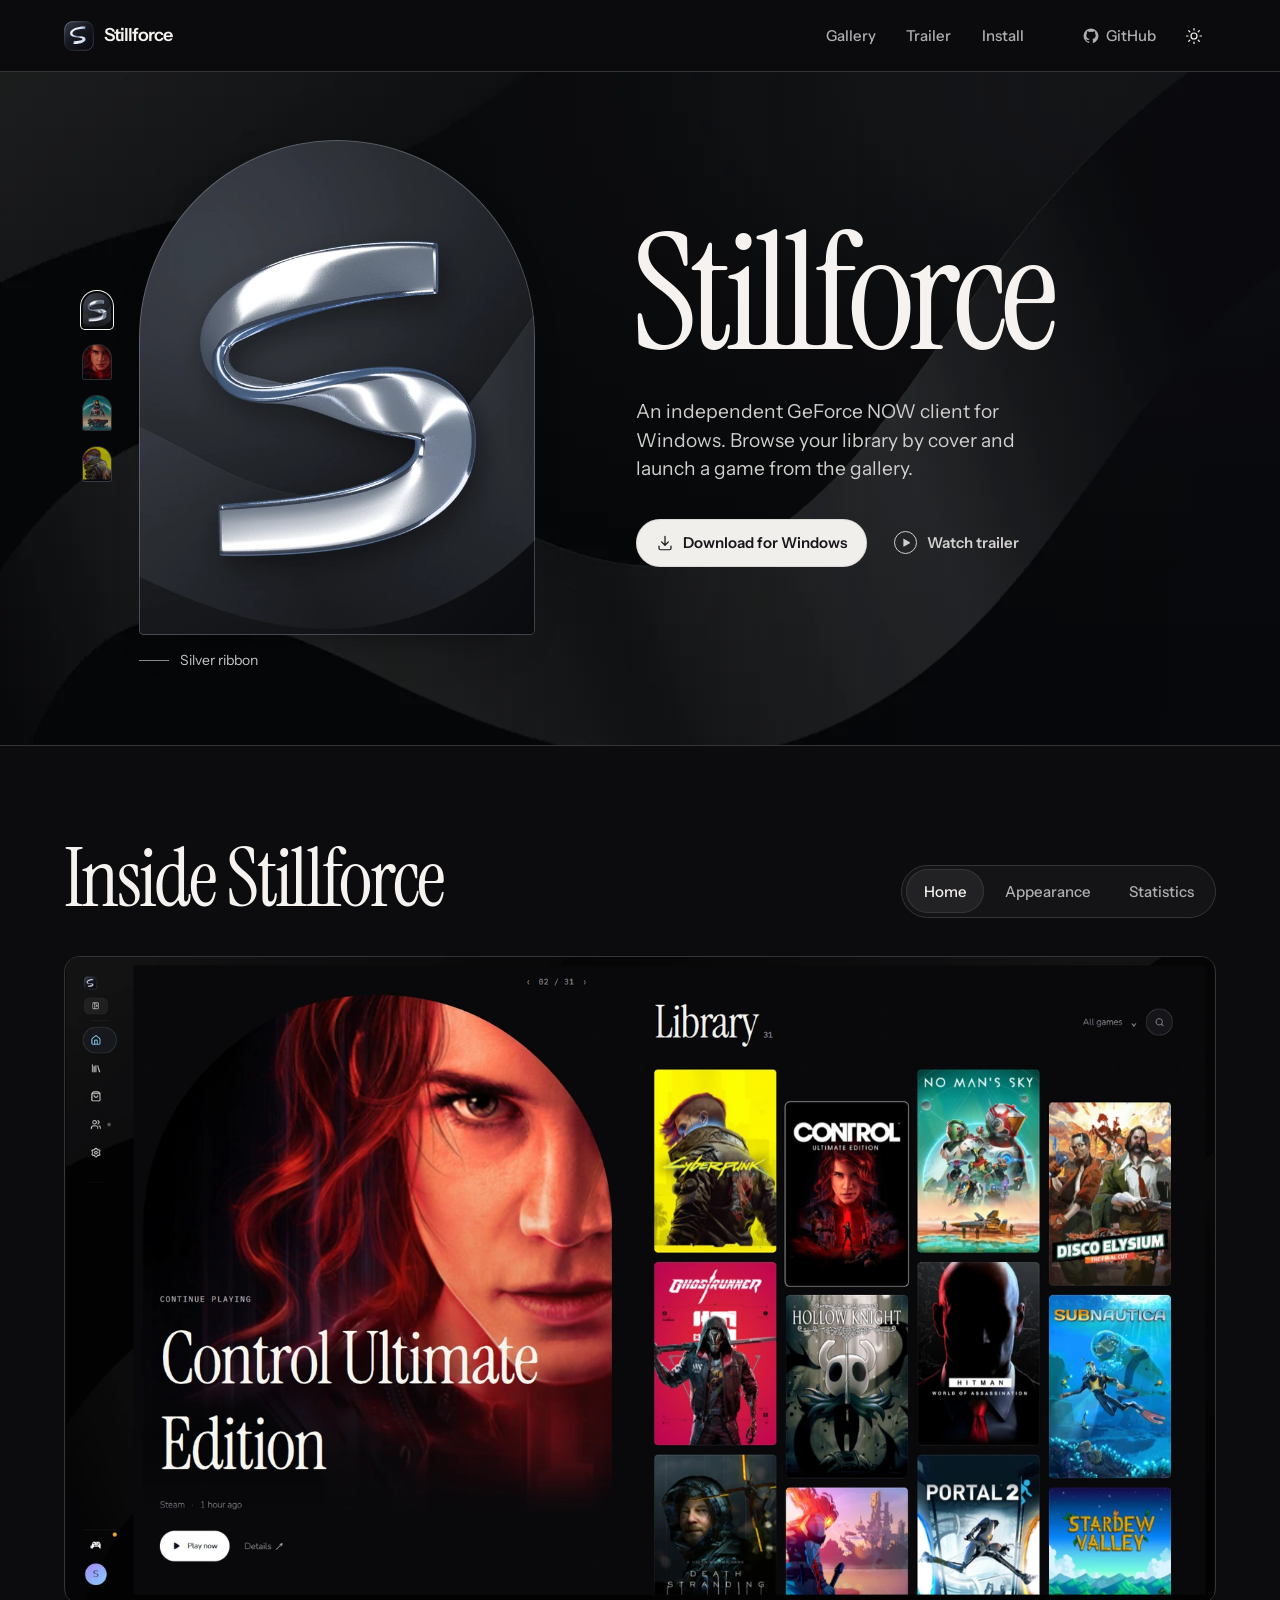
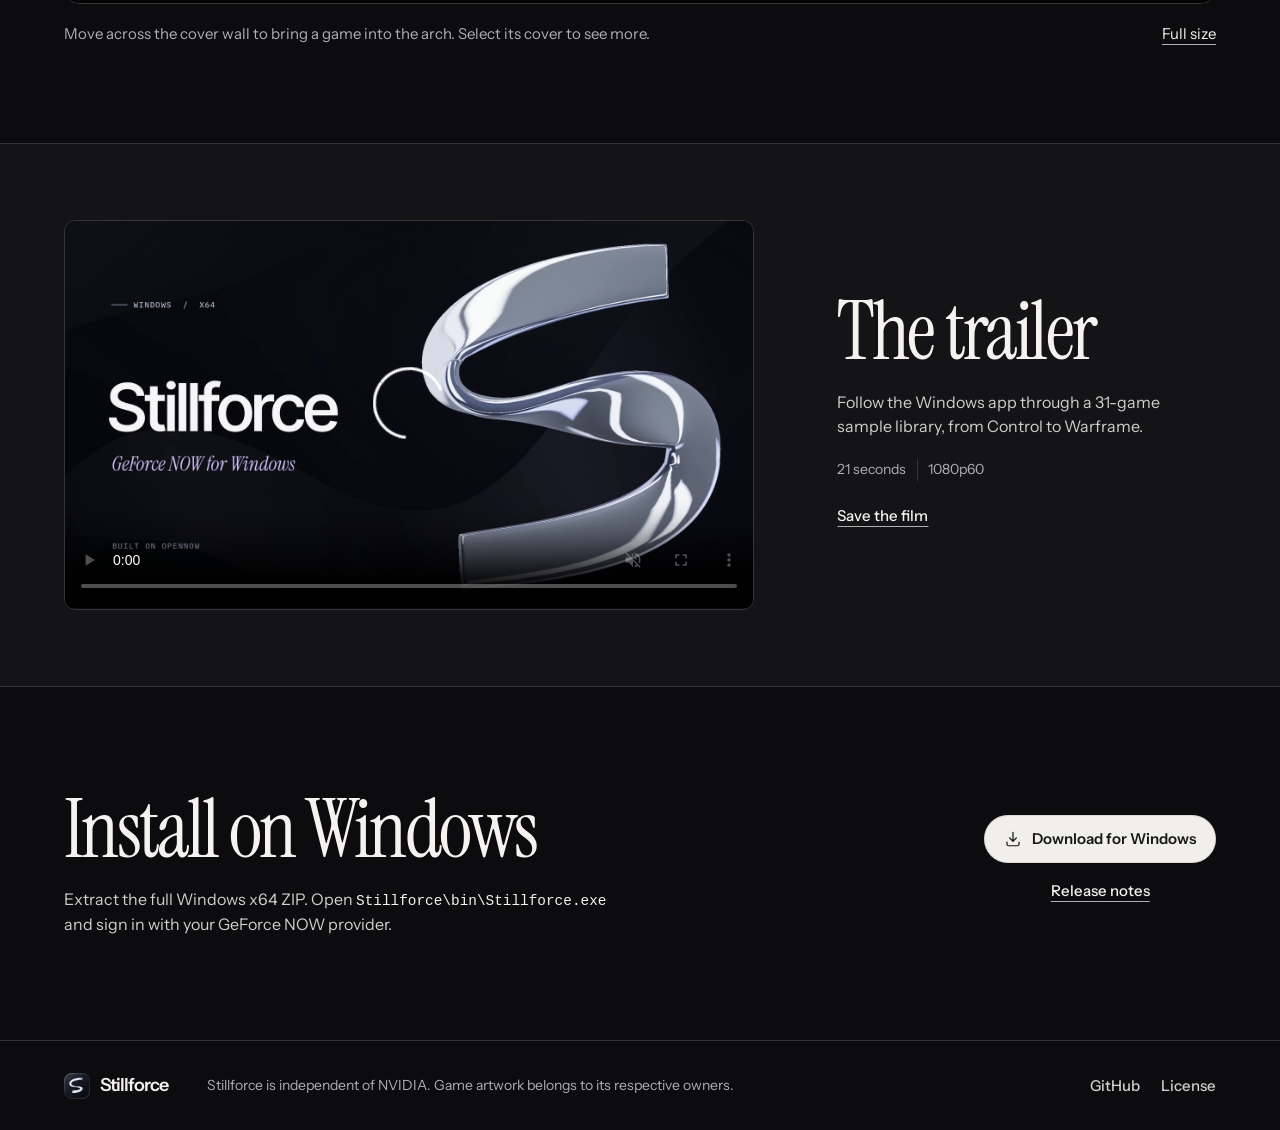
==== commit ada26351: "Publish Stillforce site from ce7cfb2fe293bf6dca4ad9227d9da8781911f3af" ====
--- a/index.html
+++ b/index.html
@@ -26,7 +26,7 @@
     } catch {}
   </script>
   <link rel="stylesheet" href="site/stillforce.css?v=satin">
-  <script src="site/stillforce.js?v=satin" defer></script>
+  <script src="site/stillforce.js?v=scroll-trailer" defer></script>
 </head>
 <body>
   <svg class="symbols" xmlns="http://www.w3.org/2000/svg" aria-hidden="true">
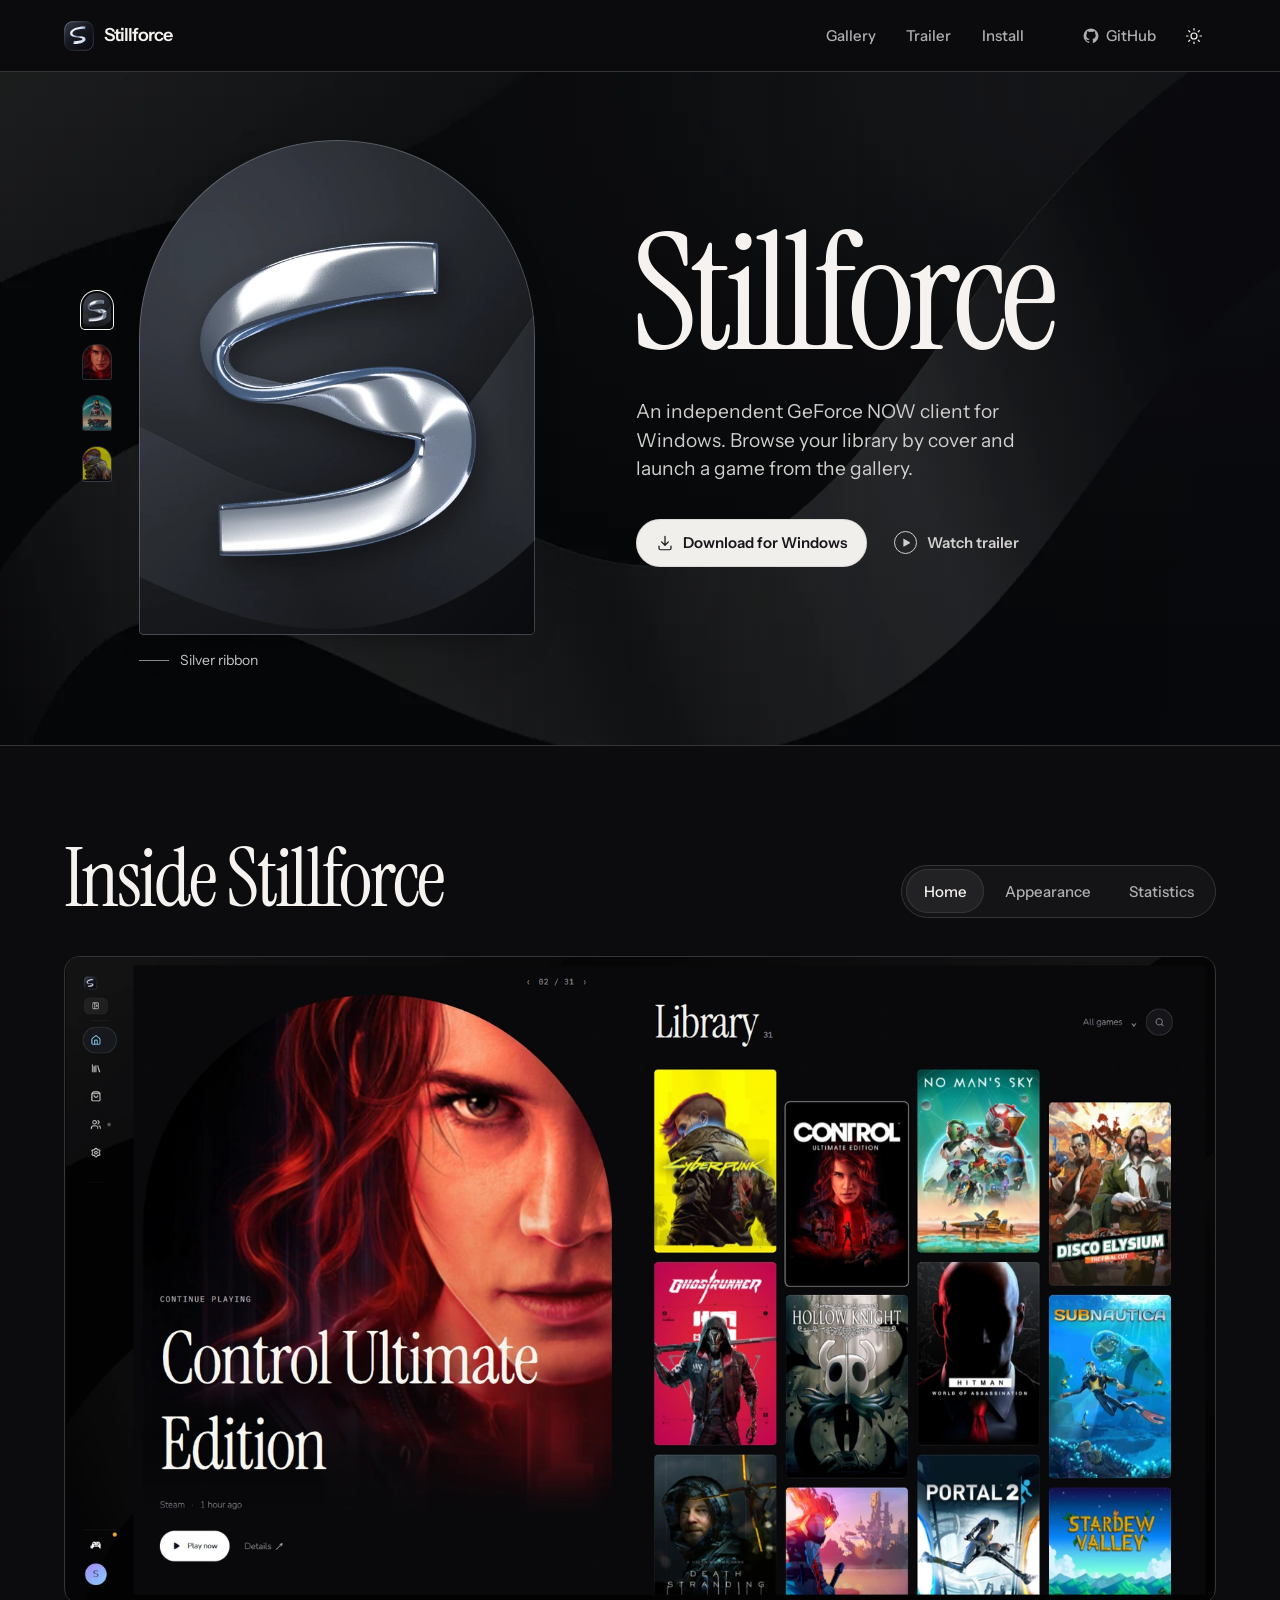
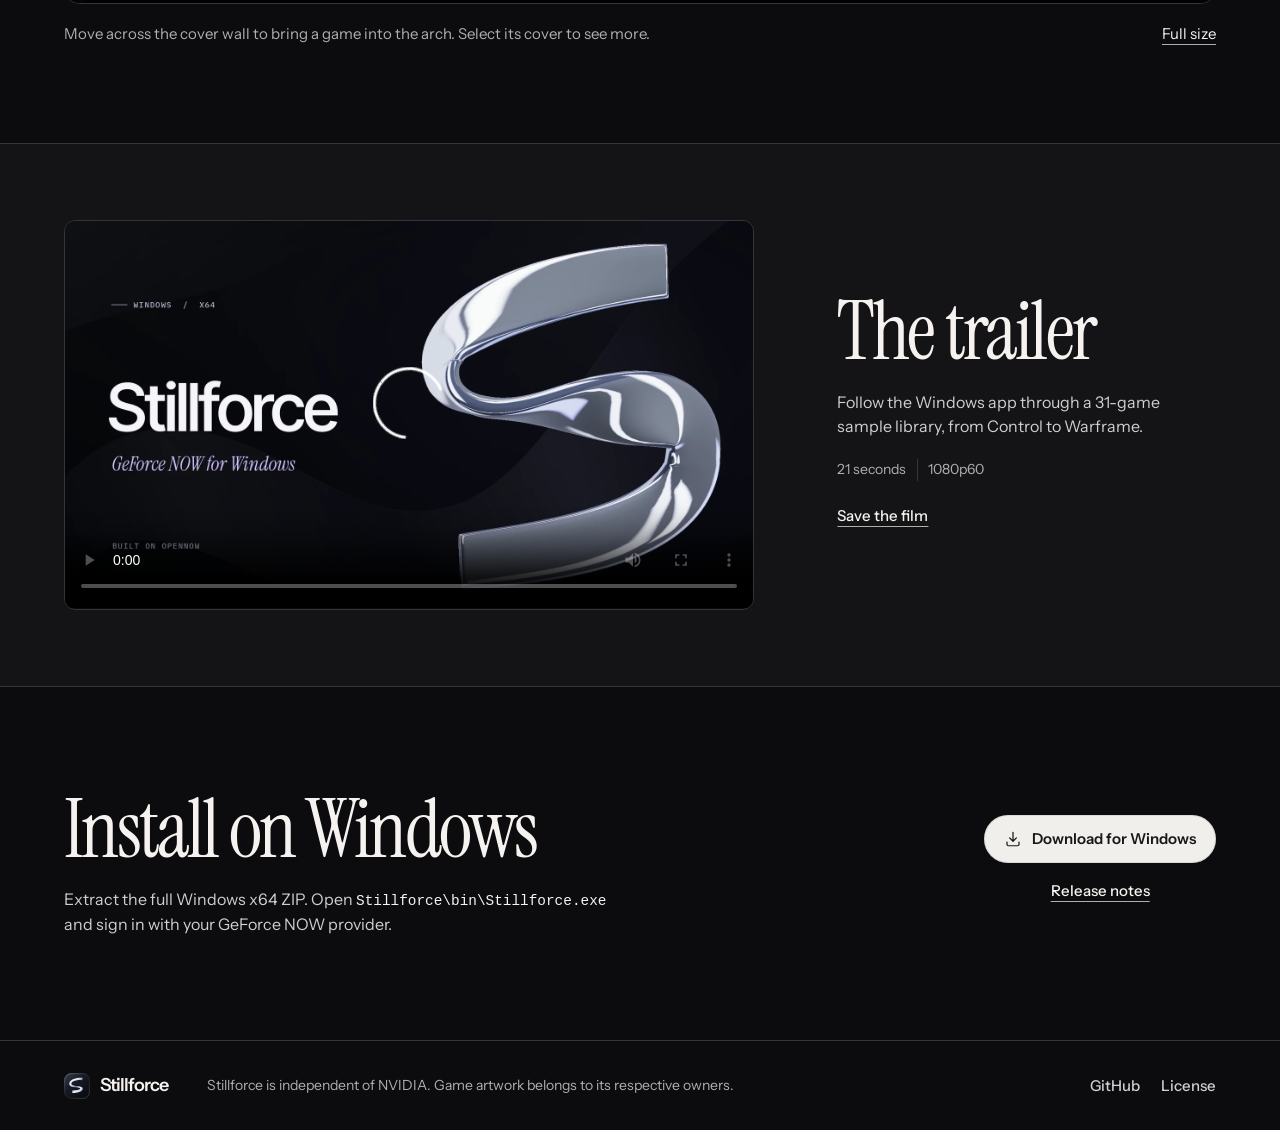
==== commit 45b847d1: "Publish Stillforce site from fe79523dc1d80cb9887fdbe82343ef2f440843c5" ====
--- a/index.html
+++ b/index.html
@@ -25,8 +25,8 @@
       if (localStorage.getItem('stillforce-page-theme') === 'light') document.documentElement.dataset.theme = 'light'
     } catch {}
   </script>
-  <link rel="stylesheet" href="site/stillforce.css?v=satin">
-  <script src="site/stillforce.js?v=scroll-trailer" defer></script>
+  <link rel="stylesheet" href="site/stillforce.css?v=trailer-sound">
+  <script src="site/stillforce.js?v=trailer-sound" defer></script>
 </head>
 <body>
   <svg class="symbols" xmlns="http://www.w3.org/2000/svg" aria-hidden="true">
@@ -37,6 +37,7 @@
     <symbol id="i-close" viewBox="0 0 24 24"><path d="m5 5 14 14M19 5 5 19"/></symbol>
     <symbol id="i-github" viewBox="0 0 24 24"><path fill="currentColor" stroke="none" d="M12 .9a11.1 11.1 0 0 0-3.51 21.64c.55.1.76-.24.76-.54l-.02-2.06c-3.1.67-3.75-1.31-3.75-1.31-.5-1.27-1.23-1.6-1.23-1.6-1.01-.69.08-.68.08-.68 1.12.08 1.7 1.15 1.7 1.15 1 .7 2.43.5 3.2.24.11-.72.43-1.22.78-1.5-2.47-.28-5.06-1.23-5.06-5.47 0-1.21.43-2.2 1.14-2.98-.11-.28-.49-1.41.11-2.94 0 0 .94-.3 3.05 1.14a10.5 10.5 0 0 1 5.56 0c2.12-1.44 3.04-1.14 3.04-1.14.61 1.53.23 2.66.12 2.94.71.78 1.14 1.77 1.14 2.98 0 4.25-2.6 5.18-5.08 5.46.41.34.76 1.02.76 2.05l-.02 3.71c0 .3.2.64.77.53A11.1 11.1 0 0 0 12 .9Z"/></symbol>
     <symbol id="i-play" viewBox="0 0 24 24"><path fill="currentColor" stroke="none" d="M7 4.8c0-.8.8-1.2 1.5-.8l12 7.2c.6.4.6 1.2 0 1.6l-12 7.2c-.7.4-1.5 0-1.5-.8z"/></symbol>
+    <symbol id="i-sound" viewBox="0 0 24 24"><path d="M3 9h4l5-4v14l-5-4H3zm12.5-.5a5 5 0 0 1 0 7m3-10a9 9 0 0 1 0 13"/></symbol>
   </svg>
   <a class="skip-link" href="#main">Skip to content</a>
 
@@ -129,6 +130,7 @@
             <a href="media/stillforce-trailer.mp4">Download the Stillforce trailer</a>
           </video>
           <button type="button" class="film-start enhanced" id="film-start" aria-label="Play the Stillforce trailer"><svg class="icon" aria-hidden="true"><use href="#i-play"/></svg></button>
+          <button type="button" class="film-sound enhanced" id="film-sound" aria-controls="trailer-player" hidden><svg class="icon" aria-hidden="true"><use href="#i-sound"/></svg>Turn sound on</button>
         </div>
       </div>
     </section>
--- a/site/stillforce.css
+++ b/site/stillforce.css
@@ -202,10 +202,13 @@
 .underlink { font-size: .9375rem; font-weight: 500; display: inline-flex; align-items: center; min-height: 2.75rem; }
 .film-player { grid-area: film; position: relative; background: #0a0a0d; border-radius: .7rem; border: 1px solid var(--rule); overflow: hidden; }
 .film-player video { width: 100%; height: auto; aspect-ratio: 16/9; }
-.js .film-start { position: absolute; right: .95rem; bottom: .95rem; display: grid; place-items: center; width: 3.25rem; height: 3.25rem; border-radius: 50%; border: 1px solid #ffffff72; background: #1a1a1edb; color: #fff; transition: transform 180ms var(--ease), background-color 180ms; }
+.js .film-start, .js .film-sound { position: absolute; right: .95rem; border: 1px solid #ffffff72; background: #1a1a1edb; color: #fff; transition: transform 180ms var(--ease), background-color 180ms; }
+.js .film-start { bottom: .95rem; display: grid; place-items: center; width: 3.25rem; height: 3.25rem; border-radius: 50%; }
+.js .film-sound { top: .95rem; display: inline-flex; align-items: center; gap: .45rem; min-height: 2.75rem; padding: .45rem .9rem; border-radius: 999px; font-size: .9375rem; font-weight: 600; }
 .film-start .icon { margin-left: .08rem; width: 1.05rem; height: 1.05rem; }
 .film-start:hover { transform: scale(1.06); background: #333337; }
-.film-start:focus-visible { outline-offset: -5px; }
+.film-sound:hover { background: #333337; }
+.film-start:focus-visible, .film-sound:focus-visible { outline-offset: -5px; }
 .install { display: flex; gap: 2rem; justify-content: space-between; align-items: center; padding-block: clamp(4rem, 8vw, 8rem); }
 .install-actions { display: flex; flex-direction: column; align-items: center; gap: .35rem; }
 code { overflow-wrap: anywhere; font-size: .9em; color: var(--ink); }
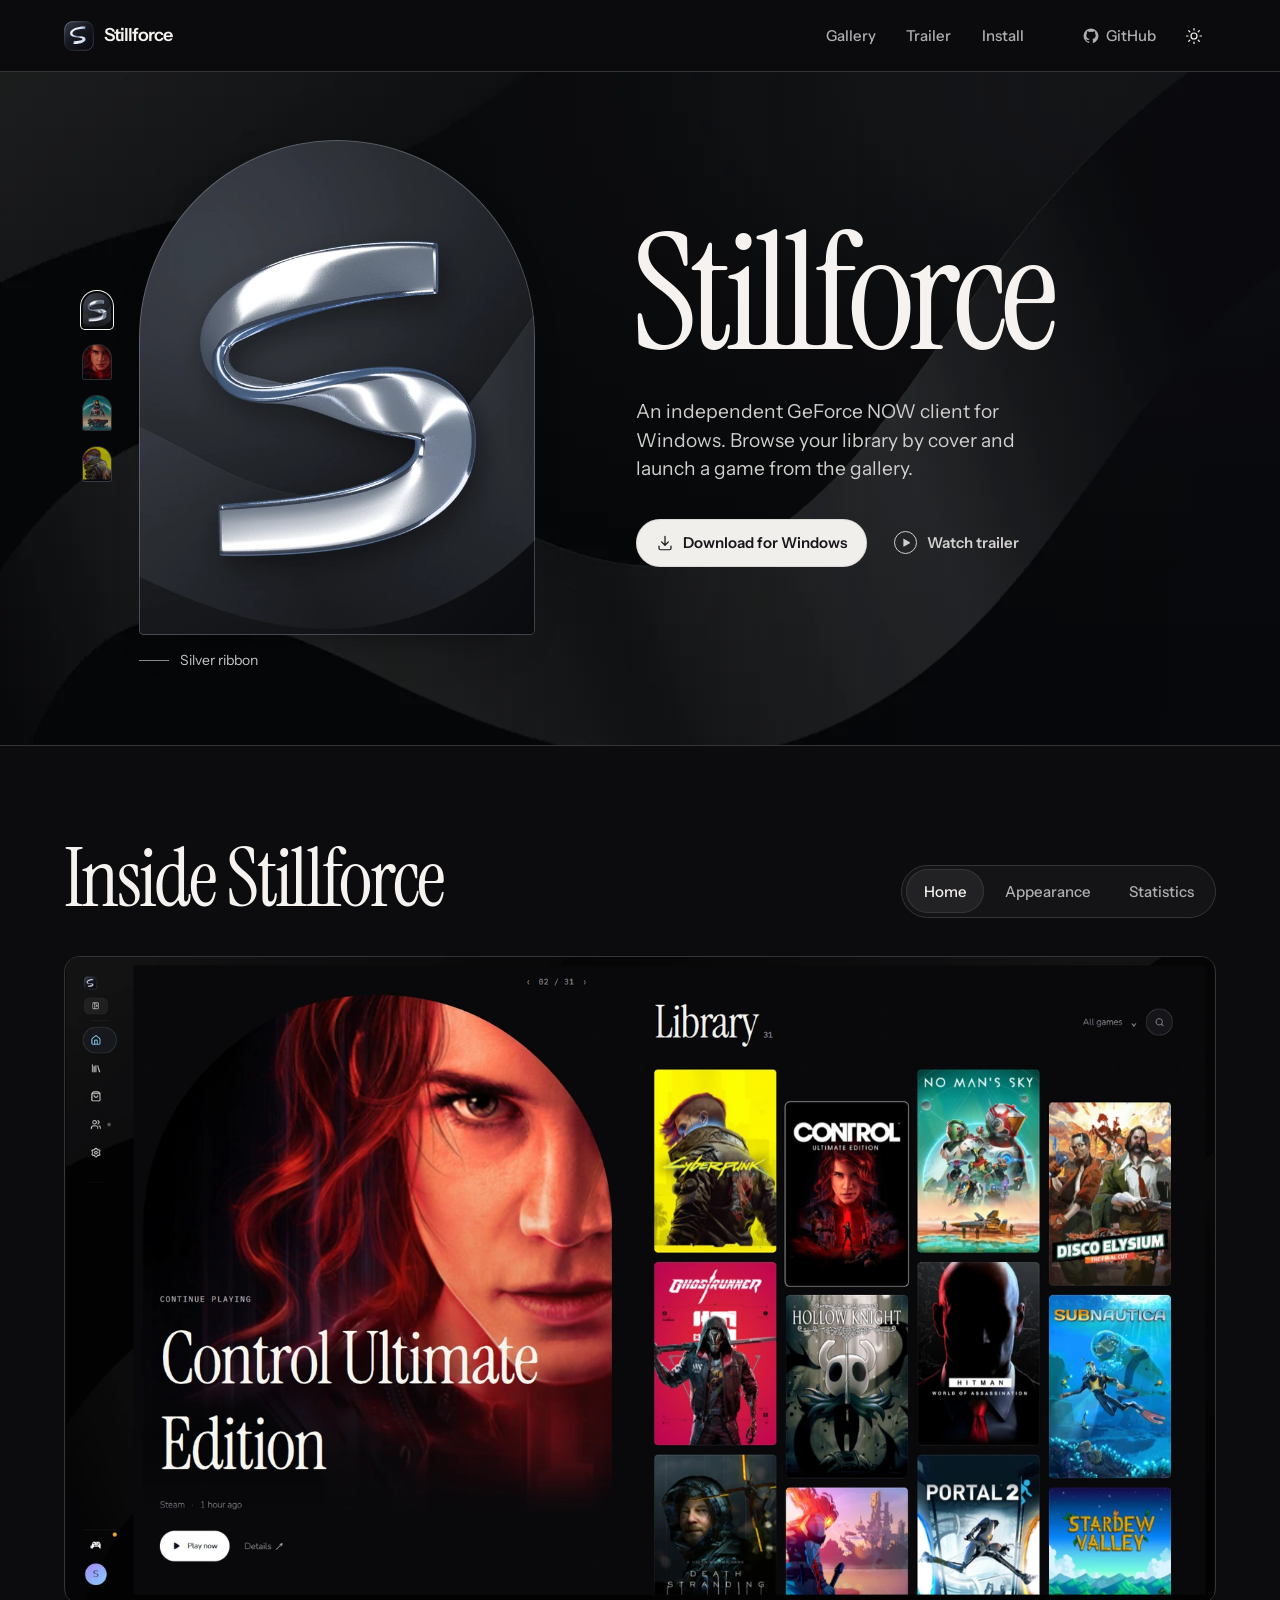
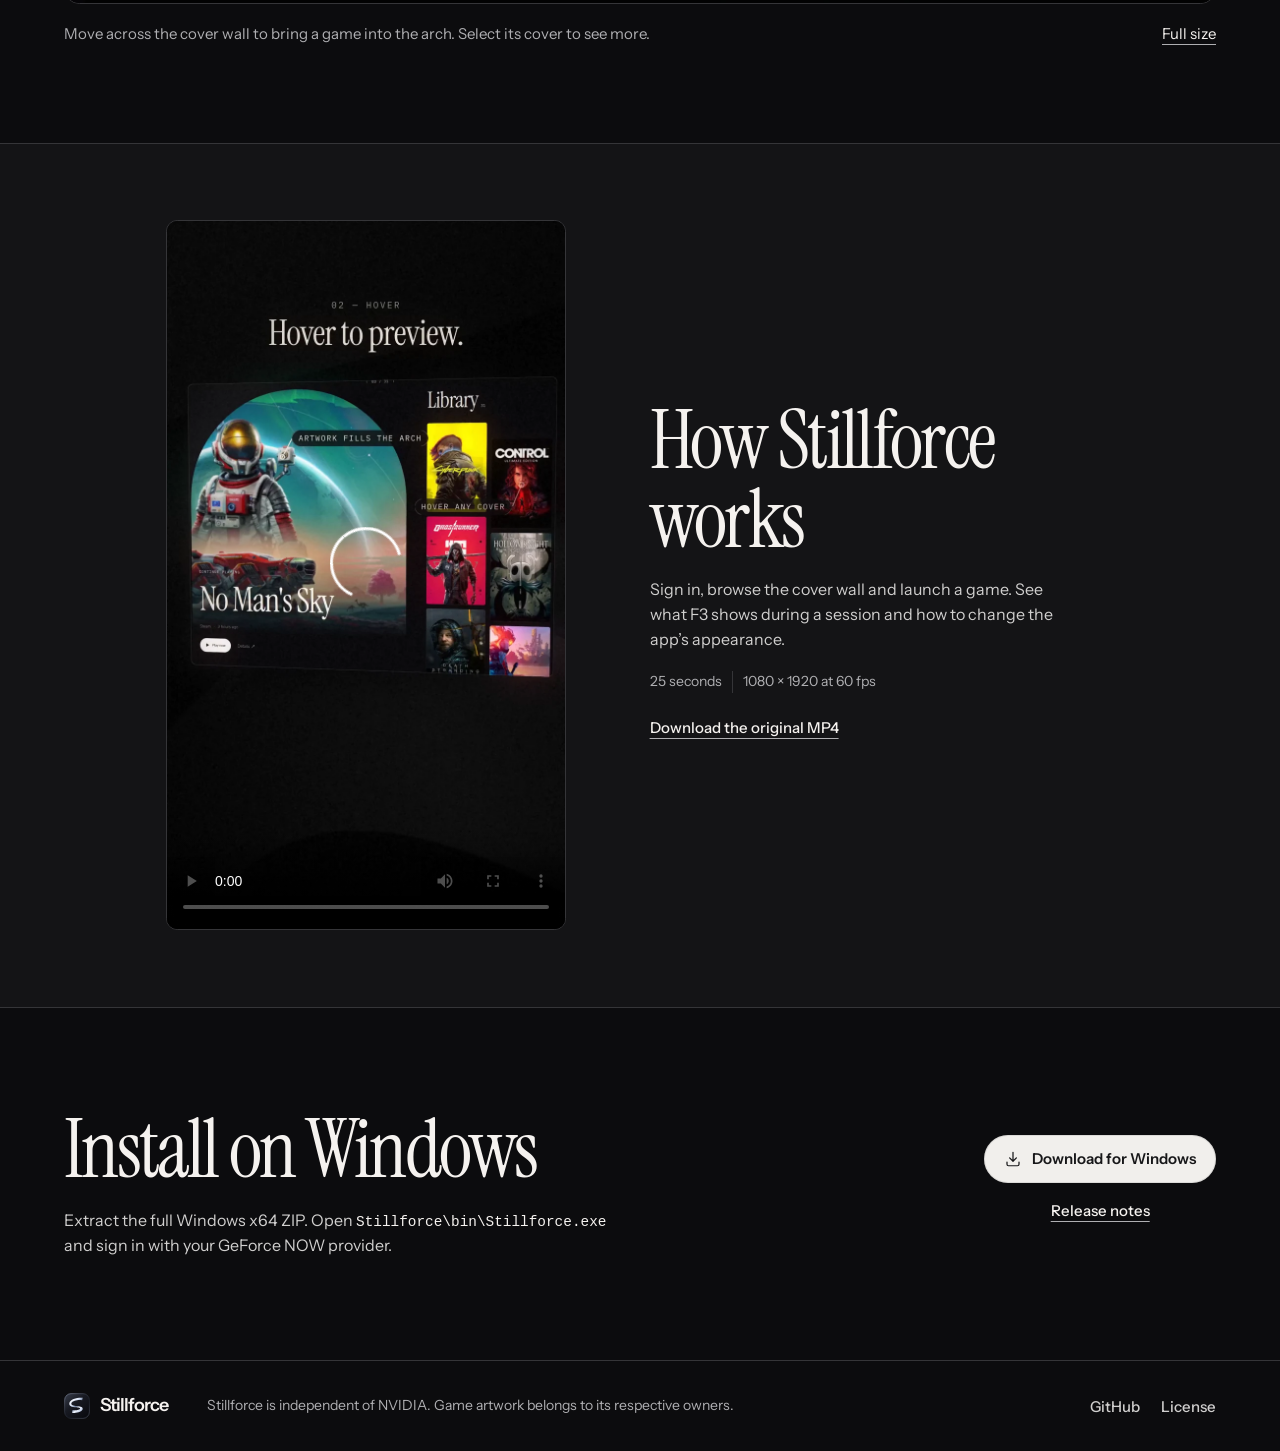
==== commit 554c69f3: "Publish Stillforce site from 6f741ac156d356b0ecd759be15881f4ec50866ae" ====
--- a/index.html
+++ b/index.html
@@ -6,7 +6,7 @@
   <meta name="color-scheme" content="dark light">
   <meta name="theme-color" content="#0b0b0d">
   <title>Stillforce — GeForce NOW for Windows</title>
-  <meta name="description" content="Explore Stillforce’s game gallery, watch the 21-second trailer and download the independent GeForce NOW client for Windows.">
+  <meta name="description" content="Watch the 25-second Stillforce trailer, explore the game gallery and download the independent GeForce NOW client for Windows.">
   <meta property="og:type" content="website">
   <meta property="og:title" content="Stillforce — GeForce NOW for Windows">
   <meta property="og:description" content="Explore the arched game gallery and get Stillforce for Windows.">
@@ -25,7 +25,7 @@
       if (localStorage.getItem('stillforce-page-theme') === 'light') document.documentElement.dataset.theme = 'light'
     } catch {}
   </script>
-  <link rel="stylesheet" href="site/stillforce.css?v=trailer-sound">
+  <link rel="stylesheet" href="site/stillforce.css?v=how-it-works">
   <script src="site/stillforce.js?v=trailer-sound" defer></script>
 </head>
 <body>
@@ -118,16 +118,16 @@
     <section class="film-section" id="trailer" aria-labelledby="film-title">
       <div class="shell film-layout">
         <div class="film-copy">
-          <h2 id="film-title">The trailer</h2>
-          <p>Follow the Windows app through a 31-game sample library, from Control to Warframe.</p>
-          <p class="film-details"><span>21 seconds</span><span>1080p60</span></p>
-          <a class="underlink" href="media/stillforce-trailer.mp4" download="Stillforce-Trailer.mp4">Save the film</a>
+          <h2 id="film-title">How Stillforce works</h2>
+          <p>Sign in, browse the cover wall and launch a game. See what F3 shows during a session and how to change the app’s appearance.</p>
+          <p class="film-details"><span>25 seconds</span><span>1080 × 1920 at 60 fps</span></p>
+          <a class="underlink" href="https://github.com/ll2Rawll/StillForce/releases/download/stillforce-v1.0.6/Stillforce-Trailer.mp4" download="Stillforce-Trailer.mp4">Download the original MP4</a>
         </div>
         <div class="film-player">
-          <video id="trailer-player" controls playsinline preload="none" poster="media/trailer-poster.webp" width="1920" height="1080" aria-label="Stillforce trailer, 21 seconds">
-            <source src="media/stillforce-trailer.mp4" type="video/mp4">
-            <track kind="descriptions" src="site/trailer-description.vtt" srclang="en" label="English visual description">
-            <a href="media/stillforce-trailer.mp4">Download the Stillforce trailer</a>
+          <video id="trailer-player" controls playsinline preload="none" poster="media/trailer-poster.webp?v=how-it-works" width="1080" height="1920" aria-label="How Stillforce works, 25-second trailer">
+            <source src="media/stillforce-trailer.mp4?v=how-it-works" type="video/mp4">
+            <track kind="descriptions" src="site/trailer-description.vtt?v=how-it-works" srclang="en" label="English visual description">
+            <a href="https://github.com/ll2Rawll/StillForce/releases/download/stillforce-v1.0.6/Stillforce-Trailer.mp4">Download the Stillforce trailer</a>
           </video>
           <button type="button" class="film-start enhanced" id="film-start" aria-label="Play the Stillforce trailer"><svg class="icon" aria-hidden="true"><use href="#i-play"/></svg></button>
           <button type="button" class="film-sound enhanced" id="film-sound" aria-controls="trailer-player" hidden><svg class="icon" aria-hidden="true"><use href="#i-sound"/></svg>Turn sound on</button>
--- a/site/stillforce.css
+++ b/site/stillforce.css
@@ -194,14 +194,14 @@
 kbd { padding: .04rem .25rem; border-radius: .2rem; background: var(--control); font-size: .85em; color: var(--ink); }
 
 .film-section { background: var(--surface); border-block: 1px solid var(--rule); }
-.film-layout { padding-block: clamp(3.25rem, 6vw, 6rem); display: grid; grid-template-columns: minmax(0,1.55fr) minmax(0,.85fr); grid-template-areas: "film notes"; align-items: center; gap: clamp(2rem, 6.5vw, 7rem); }
+.film-layout { padding-block: clamp(3.25rem, 6vw, 6rem); display: grid; grid-template-columns: minmax(0, 25rem) minmax(0, 29rem); grid-template-areas: "film notes"; justify-content: center; align-items: center; gap: clamp(2rem, 6.5vw, 7rem); }
 .film-copy { grid-area: notes; }
 .film-copy p:not(.film-details), .install-copy p { margin-top: 1.15rem; color: var(--body); max-width: 34rem; text-wrap: pretty; }
 .film-details { display: flex; flex-wrap: wrap; align-items: center; color: var(--muted); font-size: .875rem; margin: 1.25rem 0 .8rem; }
 .film-details span + span { padding-left: .65rem; margin-left: .65rem; border-left: 1px solid var(--rule); }
 .underlink { font-size: .9375rem; font-weight: 500; display: inline-flex; align-items: center; min-height: 2.75rem; }
-.film-player { grid-area: film; position: relative; background: #0a0a0d; border-radius: .7rem; border: 1px solid var(--rule); overflow: hidden; }
-.film-player video { width: 100%; height: auto; aspect-ratio: 16/9; }
+.film-player { grid-area: film; justify-self: center; width: min(100%, 25rem, 45vh); width: min(100%, 25rem, 45svh); position: relative; background: #0a0a0d; border-radius: .7rem; border: 1px solid var(--rule); overflow: hidden; }
+.film-player video { width: 100%; height: auto; aspect-ratio: 9 / 16; }
 .js .film-start, .js .film-sound { position: absolute; right: .95rem; border: 1px solid #ffffff72; background: #1a1a1edb; color: #fff; transition: transform 180ms var(--ease), background-color 180ms; }
 .js .film-start { bottom: .95rem; display: grid; place-items: center; width: 3.25rem; height: 3.25rem; border-radius: 50%; }
 .js .film-sound { top: .95rem; display: inline-flex; align-items: center; gap: .45rem; min-height: 2.75rem; padding: .45rem .9rem; border-radius: 999px; font-size: .9375rem; font-weight: 600; }
